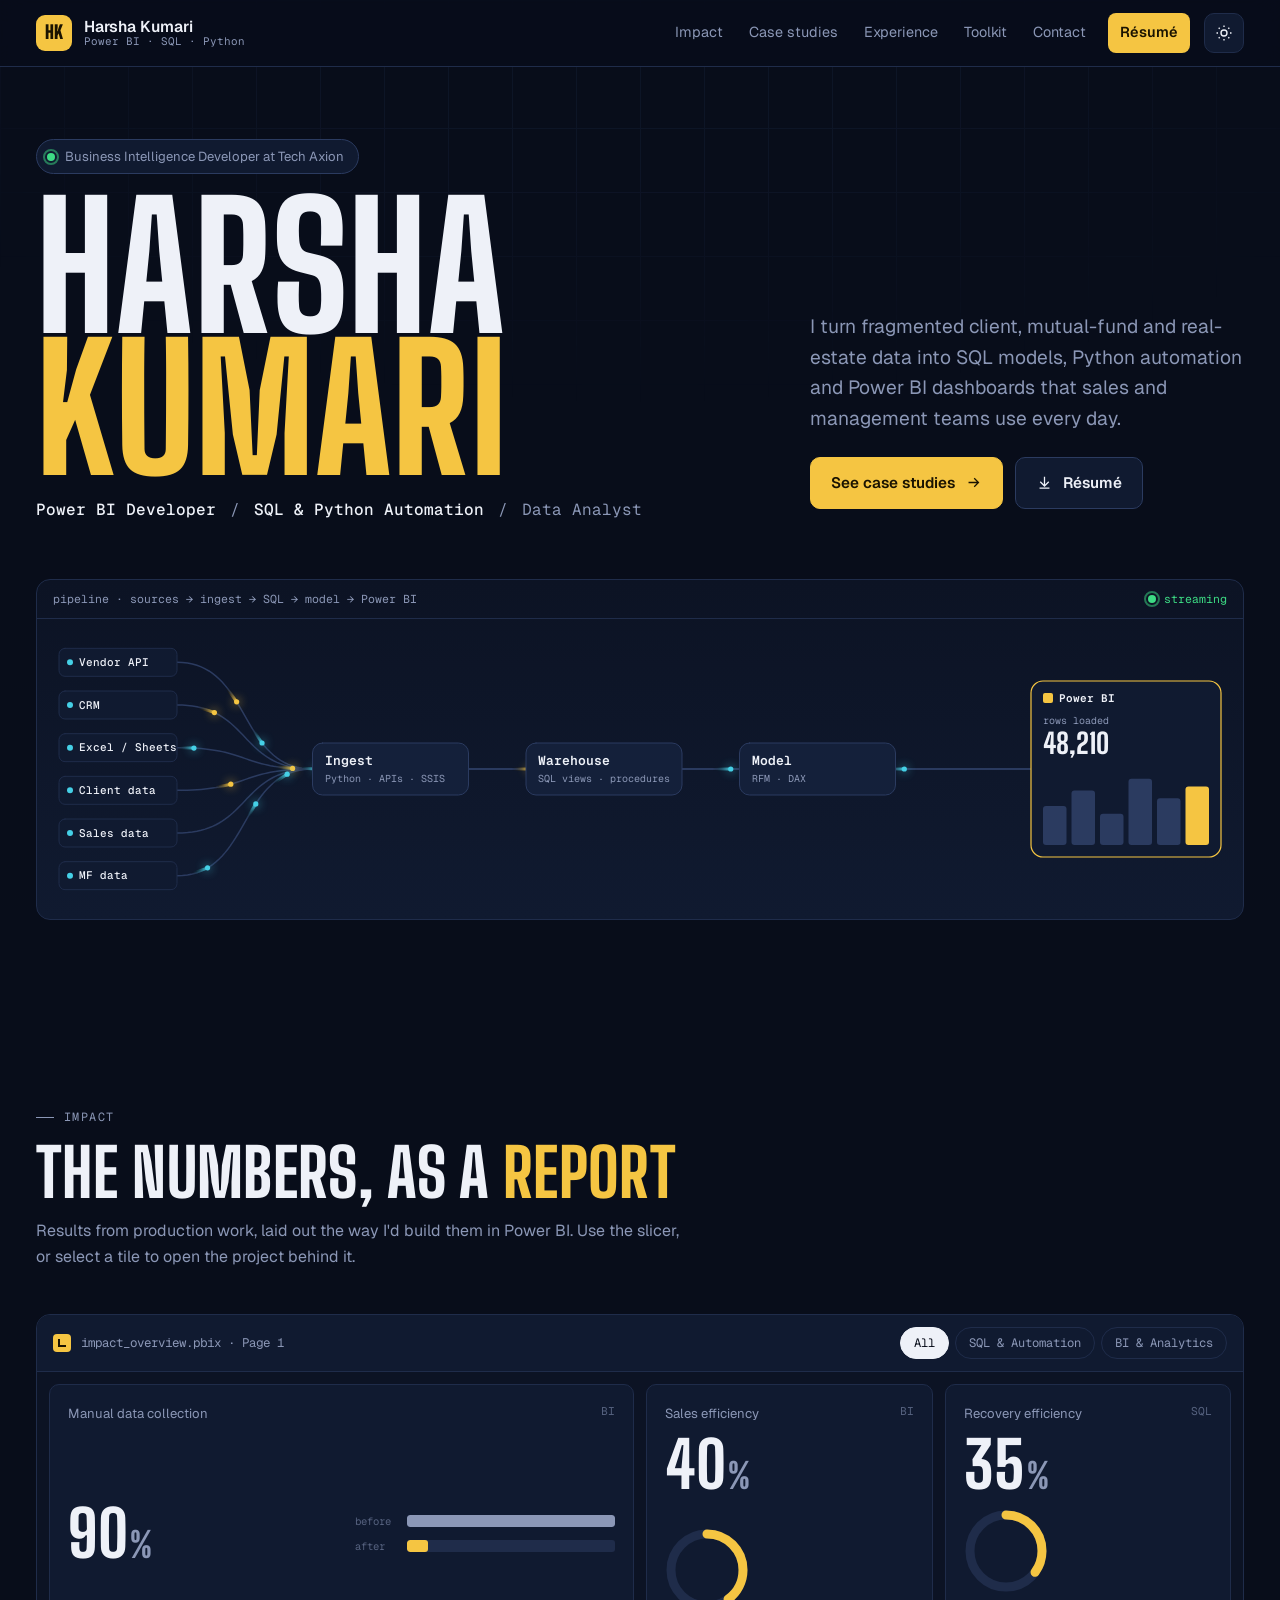
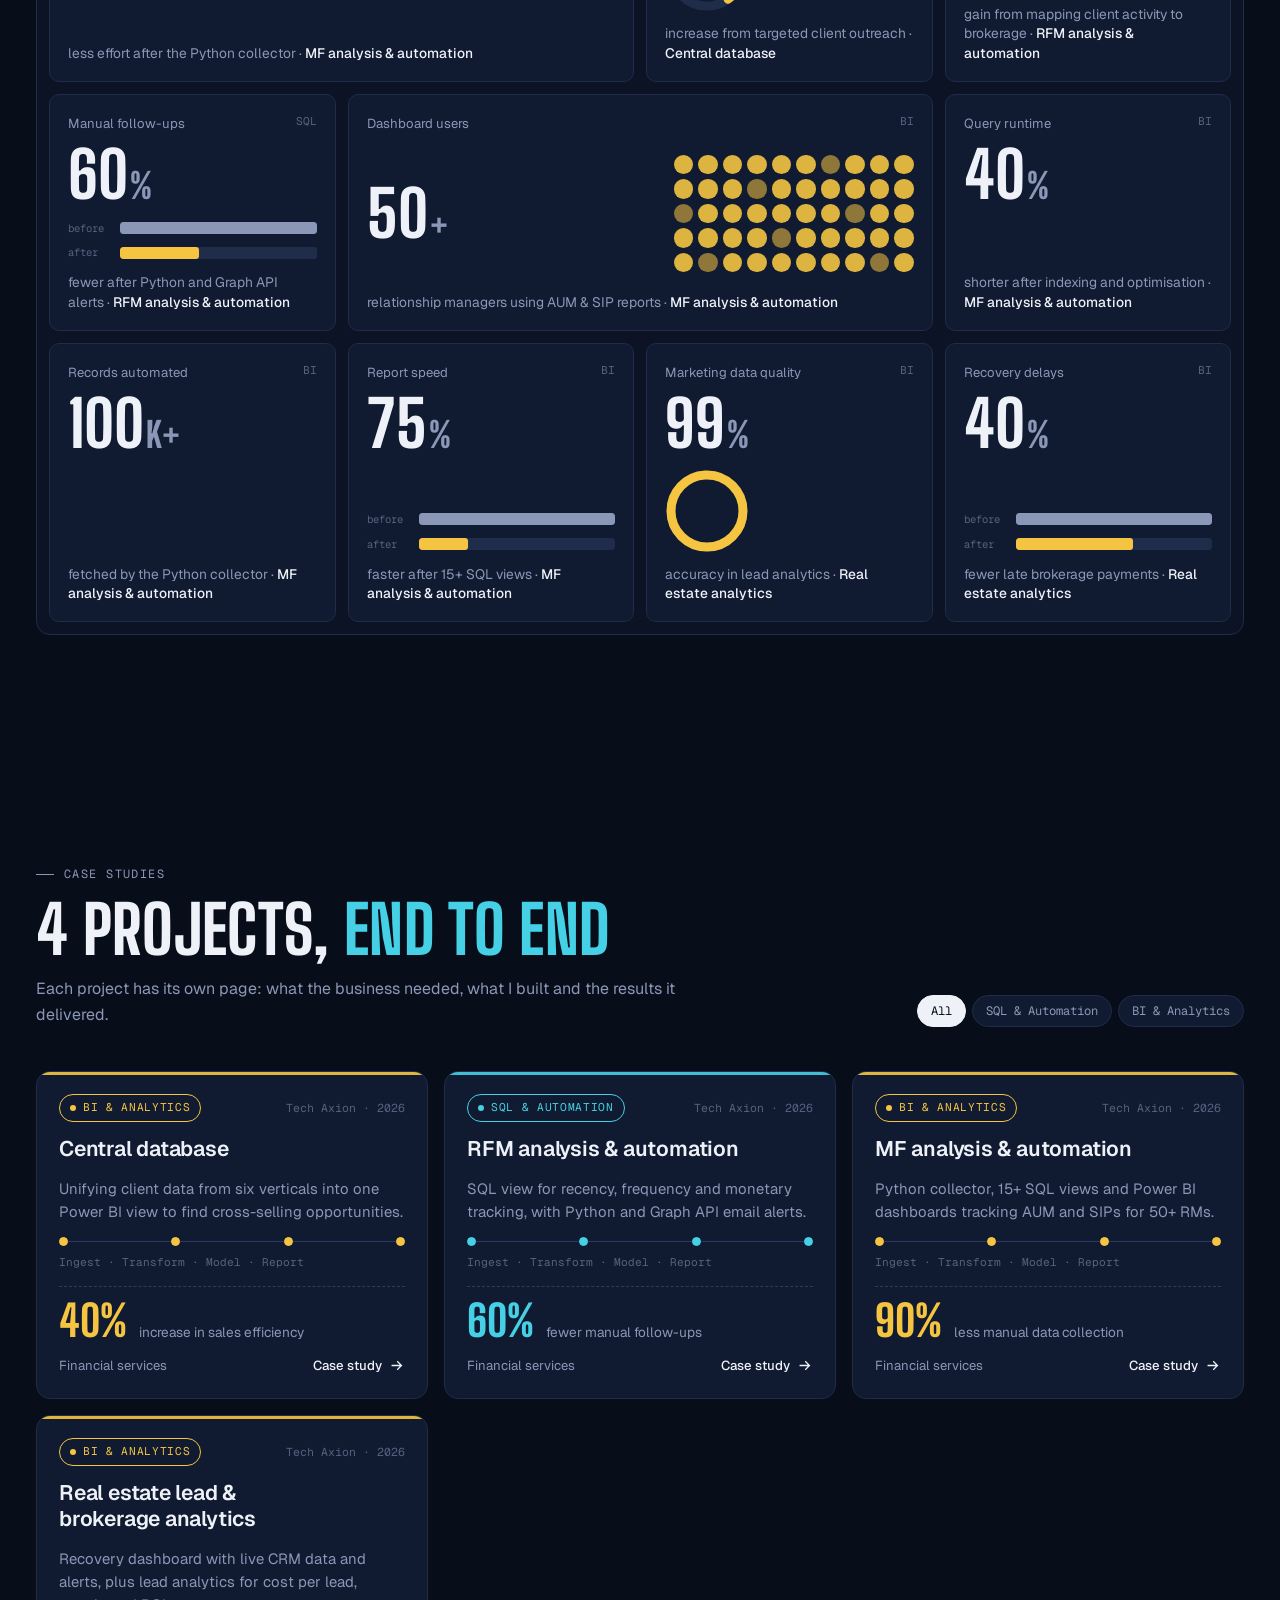
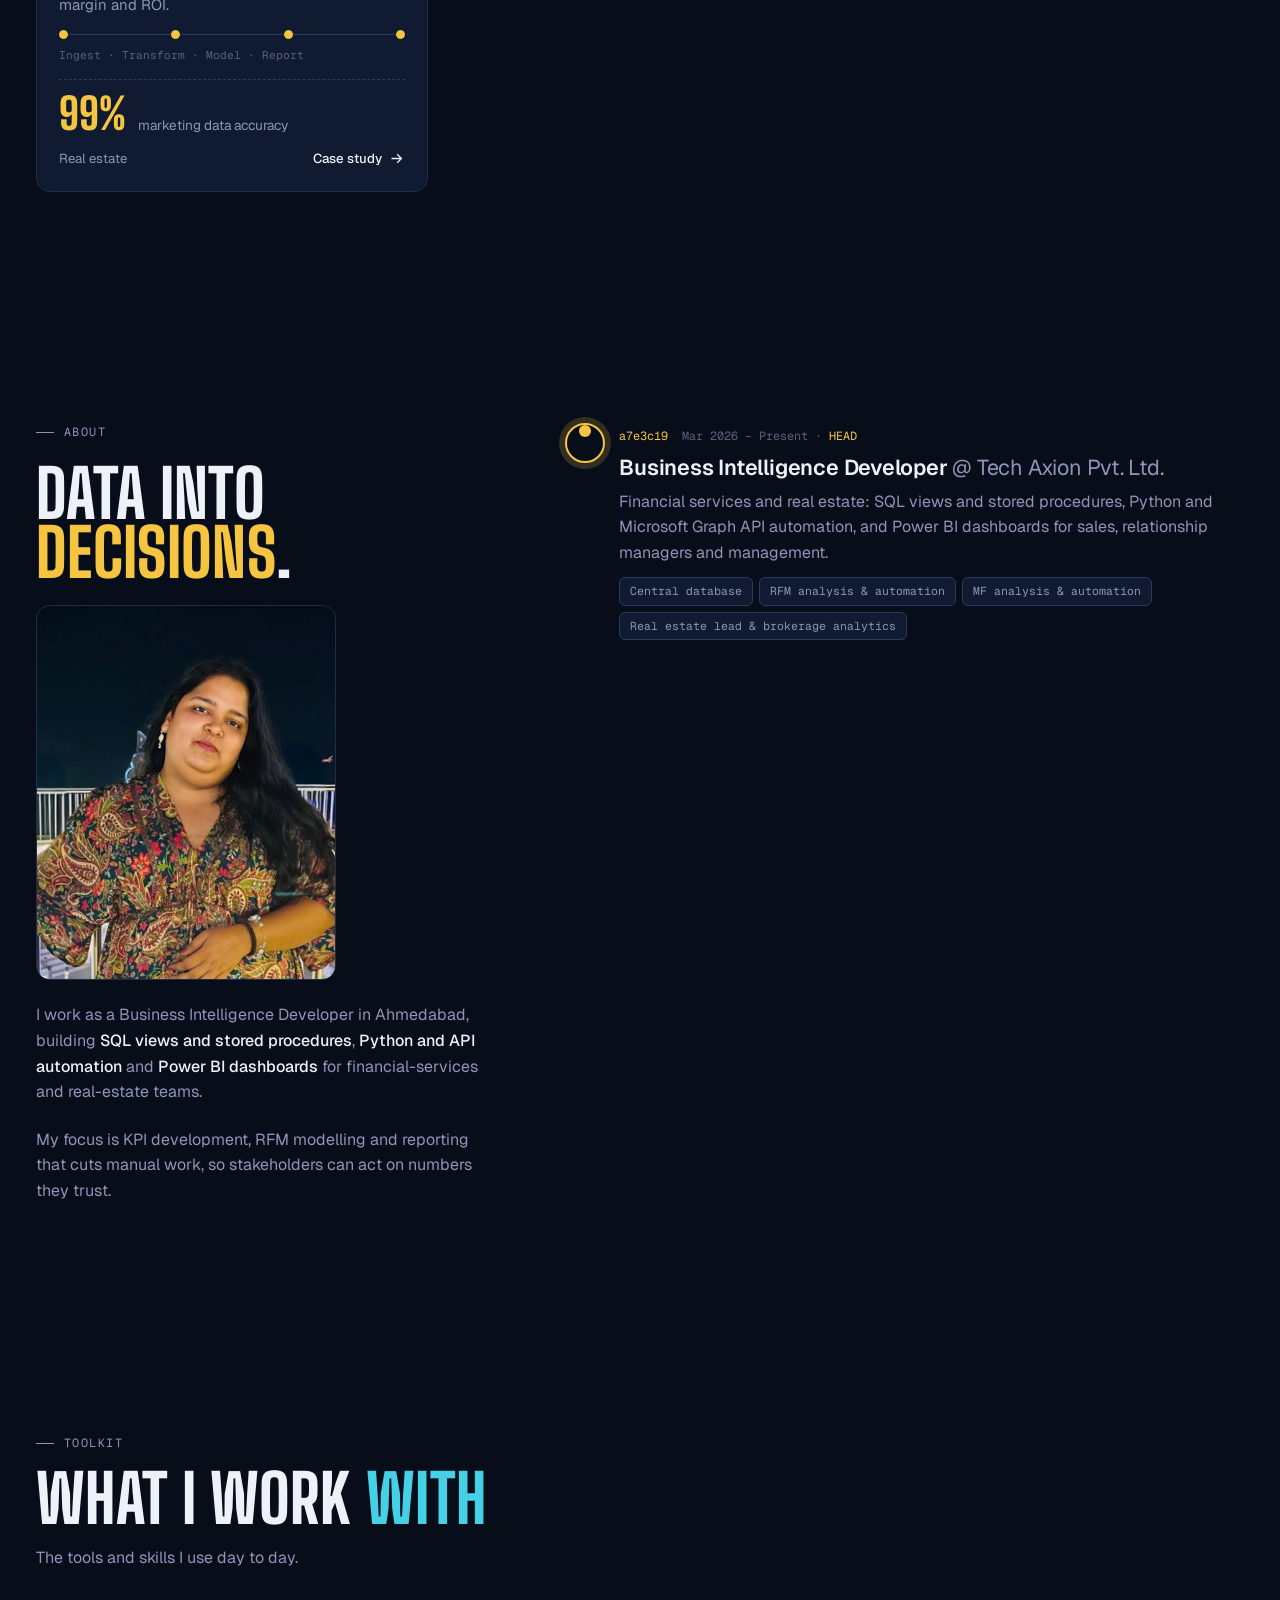
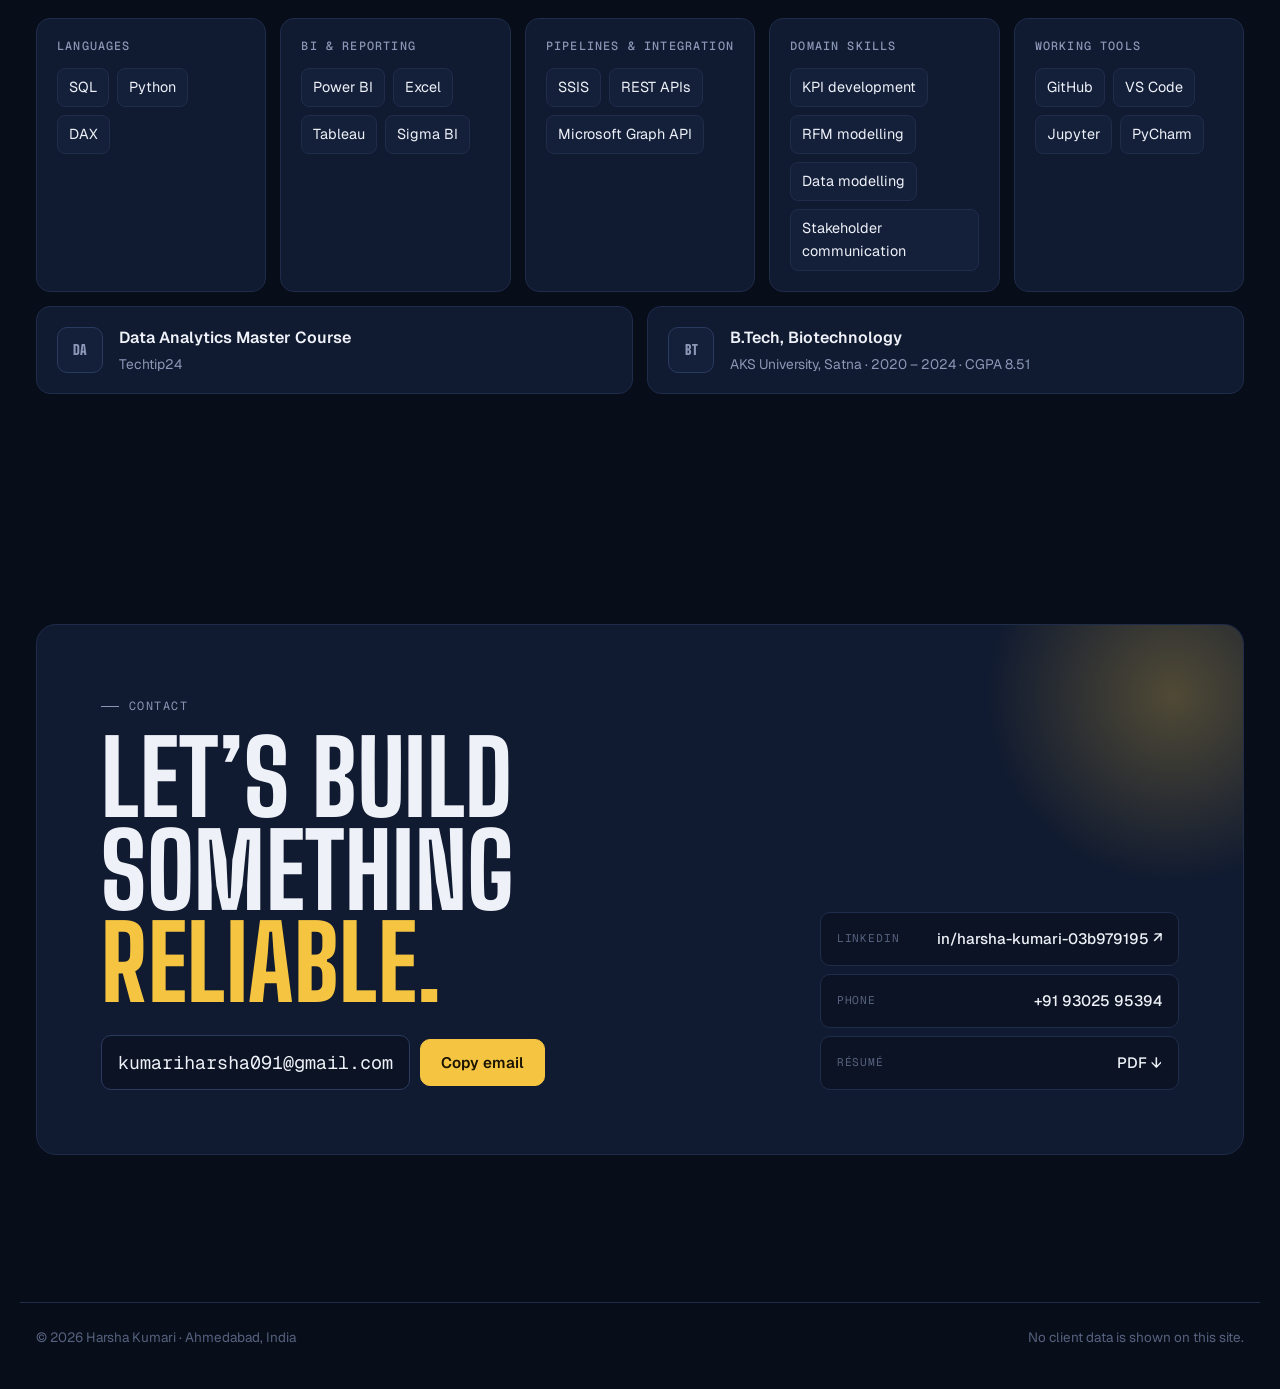
==== index.html @ 02fc5a1c "Add files via upload" ====
<!doctype html><html><head><meta charset=utf8><meta name=viewport content="width=device-width,initial-scale=1,viewport-fit=cover"><style>:root{color-scheme:light;box-sizing:border-box;padding-top:env(safe-area-inset-top,0px);padding-bottom:env(safe-area-inset-bottom,0px)}html{scroll-padding-top:env(safe-area-inset-top,0px)}body{margin:0;padding:0;font:14px -apple-system,BlinkMacSystemFont,sans-serif;background:#fff;color:#000}img{max-width:100%}[hidden]:not([hidden=until-found i]){display:none!important}</style></head><body>
<!doctype html>
<html lang="en">
<head>
<meta charset="utf-8">
<meta name="viewport" content="width=device-width, initial-scale=1, viewport-fit=cover">
<title>Harsha Kumari · Power BI Developer &amp; Data Analyst</title>
<meta name="claude:viewport-fit-sides" content="cover">
<meta name="description" content="Harsha Kumari, Power BI developer and data analyst in Ahmedabad. Case studies on SQL modelling, Python automation and Power BI dashboards.">
<meta name="theme-color" content="#080d1a">
<meta property="og:title" content="Harsha Kumari · Power BI Developer &amp; Data Analyst">
<meta property="og:description" content="Harsha Kumari, Power BI developer and data analyst in Ahmedabad. Case studies on SQL modelling, Python automation and Power BI dashboards.">
<meta property="og:type" content="website">
<link rel="icon" href="data:image/svg+xml,%3Csvg xmlns='http://www.w3.org/2000/svg' viewBox='0 0 32 32'%3E%3Crect width='32' height='32' rx='8' fill='%23f5c542'/%3E%3Crect x='7' y='16' width='4' height='9' rx='1' fill='%23080d1a'/%3E%3Crect x='14' y='11' width='4' height='14' rx='1' fill='%23080d1a'/%3E%3Crect x='21' y='7' width='4' height='18' rx='1' fill='%23080d1a'/%3E%3C/svg%3E">
<script>try{var t=localStorage.getItem("hk-theme");if(t)document.documentElement.setAttribute("data-theme",t)}catch(e){}</script>
<link rel="preconnect" href="https://fonts.googleapis.com">
<link rel="preconnect" href="https://fonts.gstatic.com" crossorigin>
<link rel="stylesheet" href="https://fonts.googleapis.com/css2?family=Big+Shoulders+Display:wght@700;800;900&family=Geist:wght@400;500;600;700&family=Geist+Mono:wght@400;500&display=swap">
<link rel="stylesheet" href="assets/css/site.css">
</head>
<body>
<a class="skip" href="#main">Skip to content</a>
<header class="site-header">
  <div class="wrap">
    <a class="brand" href="index.html" aria-label="Harsha Kumari, home">
      <span class="logo">HK</span>
      <span class="brand-txt"><b>Harsha Kumari</b><span>Power BI · SQL · Python</span></span>
    </a>
    <nav class="nav" id="nav" aria-label="Main">
      <a href="#impact">Impact</a>
      <a href="#work">Case studies</a>
      <a href="#about">Experience</a>
      <a href="#stack">Toolkit</a>
      <a href="#contact">Contact</a>
      <a class="cta" href="assets/docs/Harsha_Kumari_Resume.pdf" target="_blank" rel="noopener">Résumé</a>
    </nav>
    <button class="icon-btn" id="theme-btn" type="button" aria-label="Switch between dark and light theme"><svg viewBox="0 0 24 24" fill="none" stroke="currentColor" stroke-width="1.8" aria-hidden="true"><circle cx="12" cy="12" r="4"/><path d="M12 2v2M12 20v2M4.9 4.9l1.4 1.4M17.7 17.7l1.4 1.4M2 12h2M20 12h2M4.9 19.1l1.4-1.4M17.7 6.3l1.4-1.4"/></svg></button>
    <button class="icon-btn menu-btn" id="menu-btn" type="button" aria-label="Open menu" aria-expanded="false" aria-controls="nav"><svg viewBox="0 0 24 24" fill="none" stroke="currentColor" stroke-width="1.8" aria-hidden="true"><path d="M4 7h16M4 12h16M4 17h16"/></svg></button>
  </div>
</header>

<main id="main">
<section class="hero">
  <div class="wrap">
    <div class="hero-top">
      <div>
        <span class="status"><i class="pulse" aria-hidden="true"></i>Business Intelligence Developer at Tech Axion</span>
        <h1 class="display hero-name">Harsha<br><span class="gold">Kumari</span></h1>
        <div class="hero-role"><b>Power BI Developer</b><span>/</span><b>SQL &amp; Python Automation</b><span>/</span><span>Data Analyst</span></div>
      </div>
      <div class="hero-side">
        <p class="lede">I turn fragmented client, mutual-fund and real-estate data into SQL models, Python automation and Power BI dashboards that sales and management teams use every day.</p>
        <div class="btns">
          <a class="btn primary" href="#work">See case studies <svg viewBox="0 0 24 24" width="17" height="17" fill="none" stroke="currentColor" stroke-width="1.8" aria-hidden="true"><path d="M5 12h14M13 6l6 6-6 6"/></svg></a>
          <a class="btn" href="assets/docs/Harsha_Kumari_Resume.pdf" target="_blank" rel="noopener"><svg viewBox="0 0 24 24" fill="none" stroke="currentColor" stroke-width="1.8" aria-hidden="true"><path d="M12 4v12M6 11l6 6 6-6M5 20h14"/></svg> Résumé</a>
        </div>
      </div>
    </div>
    <div class="pipe">
      <div class="pipe-bar"><span>pipeline · sources → ingest → SQL → model → Power BI</span><span class="live"><i class="pulse" aria-hidden="true"></i>streaming</span></div>
      <canvas id="pipeline" role="img" aria-label="Animation of data flowing from vendor APIs, CRM, Excel and client data through Python ingestion, SQL views and a data model into a Power BI report"></canvas>
    </div>
  </div>
</section>

<section id="impact">
  <div class="wrap">
    <div class="sec-row">
      <div class="sec-head"><span class="eyebrow">Impact</span><h2>The numbers, as a <span class="gold">report</span></h2>
        <p>Results from production work, laid out the way I'd build them in Power BI. Use the slicer, or select a tile to open the project behind it.</p></div>
    </div>
    <div class="report" data-animate>
      <div class="report-bar"><span class="report-file"><i aria-hidden="true"></i>impact_overview.pbix · Page 1</span><div class="slicers" id="slicers" role="group" aria-label="Filter tiles by track"><button class="chip" type="button" data-filter="all" aria-pressed="true">All</button><button class="chip" type="button" data-filter="SQL &amp; Automation" aria-pressed="false">SQL &amp; Automation</button><button class="chip" type="button" data-filter="BI &amp; Analytics" aria-pressed="false">BI &amp; Analytics</button></div></div>
      <div class="tiles"><a class="tile wide" href="projects/mf-analysis.html" data-track="BI &amp; Analytics">
  <div class="tile-title"><span>Manual data collection</span><span>BI</span></div>
  <div class="tile-body"><span class="num"><span data-count="90">90</span><small>%</small></span><div class="ba" aria-hidden="true"><div class="ba-row"><span>before</span><div><i style="width:100%"></i></div></div><div class="ba-row after"><span>after</span><div><i style="width:10%"></i></div></div></div></div>
  <div class="tile-foot">less effort after the Python collector · <b>MF analysis &amp; automation</b></div>
</a><a class="tile" href="projects/central-database.html" data-track="BI &amp; Analytics">
  <div class="tile-title"><span>Sales efficiency</span><span>BI</span></div>
  <div class="tile-body"><span class="num"><span data-count="40">40</span><small>%</small></span><svg class="ring" viewBox="0 0 84 84" aria-hidden="true"><circle class="bg" cx="42" cy="42" r="36"/><circle class="fg" cx="42" cy="42" r="36" stroke-dasharray="226.19" style="stroke-dashoffset:135.71"/></svg></div>
  <div class="tile-foot">increase from targeted client outreach · <b>Central database</b></div>
</a><a class="tile" href="projects/rfm-analysis.html" data-track="SQL &amp; Automation">
  <div class="tile-title"><span>Recovery efficiency</span><span>SQL</span></div>
  <div class="tile-body"><span class="num"><span data-count="35">35</span><small>%</small></span><svg class="ring" viewBox="0 0 84 84" aria-hidden="true"><circle class="bg" cx="42" cy="42" r="36"/><circle class="fg" cx="42" cy="42" r="36" stroke-dasharray="226.19" style="stroke-dashoffset:147.02"/></svg></div>
  <div class="tile-foot">gain from mapping client activity to brokerage · <b>RFM analysis &amp; automation</b></div>
</a><a class="tile" href="projects/rfm-analysis.html" data-track="SQL &amp; Automation">
  <div class="tile-title"><span>Manual follow-ups</span><span>SQL</span></div>
  <div class="tile-body"><span class="num"><span data-count="60">60</span><small>%</small></span><div class="ba" aria-hidden="true"><div class="ba-row"><span>before</span><div><i style="width:100%"></i></div></div><div class="ba-row after"><span>after</span><div><i style="width:40%"></i></div></div></div></div>
  <div class="tile-foot">fewer after Python and Graph API alerts · <b>RFM analysis &amp; automation</b></div>
</a><a class="tile wide" href="projects/mf-analysis.html" data-track="BI &amp; Analytics">
  <div class="tile-title"><span>Dashboard users</span><span>BI</span></div>
  <div class="tile-body"><span class="num"><span data-count="50">50</span><small>+</small></span><div class="dots" aria-hidden="true"><i></i><i></i><i></i><i></i><i></i><i></i><i></i><i></i><i></i><i></i><i></i><i></i><i></i><i></i><i></i><i></i><i></i><i></i><i></i><i></i><i></i><i></i><i></i><i></i><i></i><i></i><i></i><i></i><i></i><i></i><i></i><i></i><i></i><i></i><i></i><i></i><i></i><i></i><i></i><i></i><i></i><i></i><i></i><i></i><i></i><i></i><i></i><i></i><i></i><i></i></div></div>
  <div class="tile-foot">relationship managers using AUM &amp; SIP reports · <b>MF analysis &amp; automation</b></div>
</a><a class="tile" href="projects/mf-analysis.html" data-track="BI &amp; Analytics">
  <div class="tile-title"><span>Query runtime</span><span>BI</span></div>
  <div class="tile-body"><span class="num"><span data-count="40">40</span><small>%</small></span></div>
  <div class="tile-foot">shorter after indexing and optimisation · <b>MF analysis &amp; automation</b></div>
</a><a class="tile" href="projects/mf-analysis.html" data-track="BI &amp; Analytics">
  <div class="tile-title"><span>Records automated</span><span>BI</span></div>
  <div class="tile-body"><span class="num"><span data-count="100">100</span><small>K+</small></span></div>
  <div class="tile-foot">fetched by the Python collector · <b>MF analysis &amp; automation</b></div>
</a><a class="tile" href="projects/mf-analysis.html" data-track="BI &amp; Analytics">
  <div class="tile-title"><span>Report speed</span><span>BI</span></div>
  <div class="tile-body"><span class="num"><span data-count="75">75</span><small>%</small></span><div class="ba" aria-hidden="true"><div class="ba-row"><span>before</span><div><i style="width:100%"></i></div></div><div class="ba-row after"><span>after</span><div><i style="width:25%"></i></div></div></div></div>
  <div class="tile-foot">faster after 15+ SQL views · <b>MF analysis &amp; automation</b></div>
</a><a class="tile" href="projects/real-estate-analytics.html" data-track="BI &amp; Analytics">
  <div class="tile-title"><span>Marketing data quality</span><span>BI</span></div>
  <div class="tile-body"><span class="num"><span data-count="99">99</span><small>%</small></span><svg class="ring" viewBox="0 0 84 84" aria-hidden="true"><circle class="bg" cx="42" cy="42" r="36"/><circle class="fg" cx="42" cy="42" r="36" stroke-dasharray="226.19" style="stroke-dashoffset:2.26"/></svg></div>
  <div class="tile-foot">accuracy in lead analytics · <b>Real estate analytics</b></div>
</a><a class="tile" href="projects/real-estate-analytics.html" data-track="BI &amp; Analytics">
  <div class="tile-title"><span>Recovery delays</span><span>BI</span></div>
  <div class="tile-body"><span class="num"><span data-count="40">40</span><small>%</small></span><div class="ba" aria-hidden="true"><div class="ba-row"><span>before</span><div><i style="width:100%"></i></div></div><div class="ba-row after"><span>after</span><div><i style="width:60%"></i></div></div></div></div>
  <div class="tile-foot">fewer late brokerage payments · <b>Real estate analytics</b></div>
</a></div>
    </div>
  </div>
</section>

<section id="work">
  <div class="wrap">
    <div class="sec-row">
      <div class="sec-head"><span class="eyebrow">Case studies</span><h2>4 projects, <span class="cyan">end to end</span></h2>
        <p>Each project has its own page: what the business needed, what I built and the results it delivered.</p></div>
      <div class="slicers" id="filters" role="group" aria-label="Filter case studies"><button class="chip" type="button" data-filter="all" aria-pressed="true">All</button><button class="chip" type="button" data-filter="SQL &amp; Automation" aria-pressed="false">SQL &amp; Automation</button><button class="chip" type="button" data-filter="BI &amp; Analytics" aria-pressed="false">BI &amp; Analytics</button></div>
    </div>
    <div class="cards"><a class="card bi rise" href="projects/central-database.html" data-track="BI &amp; Analytics">
  <div class="card-top"><span class="tag bi">BI &amp; Analytics</span><span class="when">Tech Axion · 2026</span></div>
  <h3>Central database</h3>
  <p>Unifying client data from six verticals into one Power BI view to find cross-selling opportunities.</p>
  <div><div class="flow" aria-hidden="true"><i class="on" title="Ingest"></i><b></b><i class="on" title="Transform"></i><b></b><i class="on" title="Model"></i><b></b><i class="on" title="Report"></i></div><div class="note mono" style="margin-top:8px;font-size:.7rem">Ingest · Transform · Model · Report</div></div>
  <div class="card-kpi"><span class="num">40%</span><span>increase in sales efficiency</span></div>
  <div class="card-foot"><span>Financial services</span><span class="go">Case study <svg viewBox="0 0 24 24" width="17" height="17" fill="none" stroke="currentColor" stroke-width="1.8" aria-hidden="true"><path d="M5 12h14M13 6l6 6-6 6"/></svg></span></div>
</a><a class="card de rise" href="projects/rfm-analysis.html" data-track="SQL &amp; Automation">
  <div class="card-top"><span class="tag de">SQL &amp; Automation</span><span class="when">Tech Axion · 2026</span></div>
  <h3>RFM analysis &amp; automation</h3>
  <p>SQL view for recency, frequency and monetary tracking, with Python and Graph API email alerts.</p>
  <div><div class="flow" aria-hidden="true"><i class="on" title="Ingest"></i><b></b><i class="on" title="Transform"></i><b></b><i class="on" title="Model"></i><b></b><i class="on" title="Report"></i></div><div class="note mono" style="margin-top:8px;font-size:.7rem">Ingest · Transform · Model · Report</div></div>
  <div class="card-kpi"><span class="num">60%</span><span>fewer manual follow-ups</span></div>
  <div class="card-foot"><span>Financial services</span><span class="go">Case study <svg viewBox="0 0 24 24" width="17" height="17" fill="none" stroke="currentColor" stroke-width="1.8" aria-hidden="true"><path d="M5 12h14M13 6l6 6-6 6"/></svg></span></div>
</a><a class="card bi rise" href="projects/mf-analysis.html" data-track="BI &amp; Analytics">
  <div class="card-top"><span class="tag bi">BI &amp; Analytics</span><span class="when">Tech Axion · 2026</span></div>
  <h3>MF analysis &amp; automation</h3>
  <p>Python collector, 15+ SQL views and Power BI dashboards tracking AUM and SIPs for 50+ RMs.</p>
  <div><div class="flow" aria-hidden="true"><i class="on" title="Ingest"></i><b></b><i class="on" title="Transform"></i><b></b><i class="on" title="Model"></i><b></b><i class="on" title="Report"></i></div><div class="note mono" style="margin-top:8px;font-size:.7rem">Ingest · Transform · Model · Report</div></div>
  <div class="card-kpi"><span class="num">90%</span><span>less manual data collection</span></div>
  <div class="card-foot"><span>Financial services</span><span class="go">Case study <svg viewBox="0 0 24 24" width="17" height="17" fill="none" stroke="currentColor" stroke-width="1.8" aria-hidden="true"><path d="M5 12h14M13 6l6 6-6 6"/></svg></span></div>
</a><a class="card bi rise" href="projects/real-estate-analytics.html" data-track="BI &amp; Analytics">
  <div class="card-top"><span class="tag bi">BI &amp; Analytics</span><span class="when">Tech Axion · 2026</span></div>
  <h3>Real estate lead &amp; brokerage analytics</h3>
  <p>Recovery dashboard with live CRM data and alerts, plus lead analytics for cost per lead, margin and ROI.</p>
  <div><div class="flow" aria-hidden="true"><i class="on" title="Ingest"></i><b></b><i class="on" title="Transform"></i><b></b><i class="on" title="Model"></i><b></b><i class="on" title="Report"></i></div><div class="note mono" style="margin-top:8px;font-size:.7rem">Ingest · Transform · Model · Report</div></div>
  <div class="card-kpi"><span class="num">99%</span><span>marketing data accuracy</span></div>
  <div class="card-foot"><span>Real estate</span><span class="go">Case study <svg viewBox="0 0 24 24" width="17" height="17" fill="none" stroke="currentColor" stroke-width="1.8" aria-hidden="true"><path d="M5 12h14M13 6l6 6-6 6"/></svg></span></div>
</a></div>
  </div>
</section>

<section id="about">
  <div class="wrap about">
    <div class="about-intro rise">
      <span class="eyebrow">About</span>
      <h2>Data into <span class="gold">decisions</span>.</h2>
      <div class="portrait"><span>HK</span><img src="assets/img/profile.jpg" alt="Portrait of Harsha Kumari" onerror="this.remove()"></div>
      <p>I work as a Business Intelligence Developer in Ahmedabad, building <b>SQL views and stored procedures</b>, <b>Python and API automation</b> and <b>Power BI dashboards</b> for financial-services and real-estate teams.</p><p>My focus is KPI development, RFM modelling and reporting that cuts manual work, so stakeholders can act on numbers they trust.</p>
    </div>
    <div class="graph" aria-label="Work history"><div class="commit rise">
  <div class="node"></div>
  <div class="commit-body">
    <div class="commit-meta"><span class="hash">a7e3c19</span><span>Mar 2026 – Present · <span class="gold">HEAD</span></span></div>
    <h3>Business Intelligence Developer <span>@ Tech Axion Pvt. Ltd.</span></h3>
    <p>Financial services and real estate: SQL views and stored procedures, Python and Microsoft Graph API automation, and Power BI dashboards for sales, relationship managers and management.</p>
    <div class="refs"><a href="projects/central-database.html">Central database</a><a href="projects/rfm-analysis.html">RFM analysis &amp; automation</a><a href="projects/mf-analysis.html">MF analysis &amp; automation</a><a href="projects/real-estate-analytics.html">Real estate lead &amp; brokerage analytics</a></div>
  </div>
</div></div>
  </div>
</section>

<section id="stack">
  <div class="wrap">
    <div class="sec-head"><span class="eyebrow">Toolkit</span><h2>What I work <span class="cyan">with</span></h2>
      <p>The tools and skills I use day to day.</p></div>
    <div class="kit"><div class="kit-group rise"><h3>Languages</h3><div class="kit-items"><span>SQL</span><span>Python</span><span>DAX</span></div></div><div class="kit-group rise"><h3>BI &amp; reporting</h3><div class="kit-items"><span>Power BI</span><span>Excel</span><span>Tableau</span><span>Sigma BI</span></div></div><div class="kit-group rise"><h3>Pipelines &amp; integration</h3><div class="kit-items"><span>SSIS</span><span>REST APIs</span><span>Microsoft Graph API</span></div></div><div class="kit-group rise"><h3>Domain skills</h3><div class="kit-items"><span>KPI development</span><span>RFM modelling</span><span>Data modelling</span><span>Stakeholder communication</span></div></div><div class="kit-group rise"><h3>Working tools</h3><div class="kit-items"><span>GitHub</span><span>VS Code</span><span>Jupyter</span><span>PyCharm</span></div></div></div>
    <div class="creds"><div class="cred"><span class="cred-ico">DA</span><div><b>Data Analytics Master Course</b><span>Techtip24</span></div></div><div class="cred"><span class="cred-ico">BT</span><div><b>B.Tech, Biotechnology</b><span>AKS University, Satna · 2020 – 2024 · CGPA 8.51</span></div></div></div>
  </div>
</section>

<section id="contact">
  <div class="wrap">
    <div class="contact rise">
      <div>
        <span class="eyebrow">Contact</span>
        <p class="display" style="margin-top:16px">Let’s build something <em>reliable.</em></p>
        <div class="email-row">
          <a href="mailto:kumariharsha091@gmail.com">kumariharsha091@gmail.com</a>
          <button class="btn primary" id="copy-email" type="button" data-copy="kumariharsha091@gmail.com">Copy email</button>
        </div>
      </div>
      <div class="links">
        <a href="https://www.linkedin.com/in/harsha-kumari-03b979195" target="_blank" rel="noopener"><span>LinkedIn</span><b>in/harsha-kumari-03b979195 ↗</b></a>
        <div><span>Phone</span><b>+91 93025 95394</b></div>
        <a href="assets/docs/Harsha_Kumari_Resume.pdf" target="_blank" rel="noopener"><span>Résumé</span><b>PDF ↓</b></a>
      </div>
    </div>
  </div>
</section>
</main>
<footer>
  <div class="wrap">
    <span>© <span id="year">2026</span> Harsha Kumari · Ahmedabad, India</span>
    <span>No client data is shown on this site.</span>
  </div>
</footer>
<script src="assets/js/site.js"></script>
</body>
</html>

</body></html>
---- assets/css/site.css ----
/* Layout concept: a data control room at night. Midnight panels, gold for BI and reporting, cyan for
   engineering and pipelines. Scoreboard-style condensed numerals for every figure; mono for anything that is data.
   Dark is the default look; a light "paper report" theme is one click away. */
:root {
  --bg: #080d1a;
  --bg-2: #0c1324;
  --panel: #101a30;
  --panel-2: #14203a;
  --line: #1f2c4a;
  --line-2: #2b3b60;
  --ink: #eef1f8;
  --muted: #8b97b6;
  --faint: #56627f;
  --gold: #f5c542;
  --gold-ink: #1a1300;
  --cyan: #45d0e6;
  --rose: #ff7d6b;
  --code-bg: #060a14;
  --code-fg: #d6deef;
  --code-k: #45d0e6;
  --code-s: #f5c542;
  --code-c: #5d6a89;
  --code-n: #ff9d8a;
  --code-f: #b3a4ff;
  --glow: 0 0 0 1px rgba(245,197,66,.35), 0 18px 50px -20px rgba(245,197,66,.35);
  color-scheme: dark;

  --f-display: "Big Shoulders Display", "Arial Narrow", Impact, sans-serif;
  --f-body: "Geist", "Segoe UI", system-ui, -apple-system, sans-serif;
  --f-mono: "Geist Mono", ui-monospace, "SFMono-Regular", Menlo, Consolas, monospace;

  --wrap: 1240px;
  --r: 14px;
  --r-sm: 8px;
  --gut: max(16px, env(safe-area-inset-left, 0px));
  --gut-r: max(16px, env(safe-area-inset-right, 0px));
}
:root[data-theme="light"] {
  --bg: #f2f4f9;
  --bg-2: #e9edf5;
  --panel: #ffffff;
  --panel-2: #f6f8fc;
  --line: #dde3ee;
  --line-2: #c7d0e1;
  --ink: #0c1426;
  --muted: #56617c;
  --faint: #8c96ad;
  --gold: #c68a00;
  --gold-ink: #ffffff;
  --cyan: #0a8aa3;
  --rose: #d9482f;
  --code-bg: #0c1426;
  --glow: 0 0 0 1px rgba(198,138,0,.35), 0 18px 40px -22px rgba(198,138,0,.4);
  color-scheme: light;
}

*, *::before, *::after { box-sizing: border-box; }
html { -webkit-text-size-adjust: 100%; scroll-behavior: smooth; scroll-padding-top: 84px; }
body {
  margin: 0; background: var(--bg); color: var(--ink);
  font-family: var(--f-body); font-size: 1rem; line-height: 1.6;
  -webkit-font-smoothing: antialiased; overflow-x: hidden;
}
img { max-width: 100%; display: block; }
a { color: inherit; }
::selection { background: var(--gold); color: var(--gold-ink); }
:focus-visible { outline: 2px solid var(--gold); outline-offset: 3px; border-radius: 4px; }
.wrap { max-width: var(--wrap); margin-inline: auto; padding-left: var(--gut); padding-right: var(--gut-r); }
.mono { font-family: var(--f-mono); }
.sr { position: absolute; width: 1px; height: 1px; overflow: hidden; clip: rect(0 0 0 0); white-space: nowrap; }
.skip { position: absolute; left: -999px; top: 8px; background: var(--gold); color: var(--gold-ink); padding: 8px 12px; z-index: 50; border-radius: 6px; }
.skip:focus { left: 12px; }

/* faint measuring grid behind everything */
body::after {
  content: ""; position: fixed; inset: 0; z-index: -1; pointer-events: none;
  background-image:
    linear-gradient(var(--line) 1px, transparent 1px),
    linear-gradient(90deg, var(--line) 1px, transparent 1px);
  background-size: 64px 64px; opacity: .28;
  mask-image: radial-gradient(ellipse 90% 60% at 50% 0%, #000 30%, transparent 75%);
  -webkit-mask-image: radial-gradient(ellipse 90% 60% at 50% 0%, #000 30%, transparent 75%);
}

/* ---------- type ---------- */
h1, h2, h3, .display { margin: 0; text-wrap: balance; }
.display, h1, h2 {
  font-family: var(--f-display); font-weight: 800; text-transform: uppercase; letter-spacing: 0.005em; line-height: 0.9;
}
h2 { font-size: clamp(2.4rem, 5.2vw, 4.2rem); }
h3 { font-family: var(--f-body); font-size: 1.2rem; font-weight: 600; line-height: 1.25; letter-spacing: -0.01em; }
p { margin: 0; }
.lede { font-size: clamp(1.05rem, 1.6vw, 1.2rem); color: var(--muted); max-width: 58ch; line-height: 1.6; }
.eyebrow {
  font-family: var(--f-mono); font-size: 0.74rem; letter-spacing: 0.12em; text-transform: uppercase; color: var(--muted);
  display: inline-flex; align-items: center; gap: 10px;
}
.eyebrow::before { content: ""; width: 18px; height: 1px; background: currentColor; }
.gold { color: var(--gold); }
.cyan { color: var(--cyan); }
.num { font-family: var(--f-display); font-weight: 800; font-variant-numeric: tabular-nums; line-height: .9; }

/* ---------- header ---------- */
body::before { content: ""; position: fixed; inset: 0 0 auto; height: env(safe-area-inset-top, 0px); z-index: 30; background: var(--bg); }
.site-header {
  position: sticky; top: env(safe-area-inset-top, 0px); z-index: 20;
  background: color-mix(in srgb, var(--bg) 82%, transparent);
  backdrop-filter: blur(12px) saturate(1.3); -webkit-backdrop-filter: blur(12px) saturate(1.3);
  border-bottom: 1px solid var(--line);
}
.site-header .wrap { display: flex; align-items: center; gap: 14px; min-height: 66px; }
.brand { display: flex; align-items: center; gap: 12px; text-decoration: none; margin-right: auto; }
.logo {
  width: 36px; height: 36px; border-radius: 9px; background: var(--gold); color: var(--gold-ink);
  display: grid; place-items: center; font-family: var(--f-display); font-weight: 900; font-size: 1.15rem; letter-spacing: .02em;
}
.brand-txt { display: grid; line-height: 1.1; }
.brand-txt b { font-weight: 600; font-size: 0.98rem; }
.brand-txt span { font-family: var(--f-mono); font-size: 0.68rem; color: var(--muted); }
.nav { display: flex; gap: 2px; align-items: center; }
.nav a { text-decoration: none; font-size: 0.9rem; padding: 8px 12px; border-radius: 8px; color: var(--muted); }
.nav a:hover { color: var(--ink); background: var(--panel); }
.nav a.cta { color: var(--gold-ink); background: var(--gold); font-weight: 600; margin-left: 8px; }
.nav a.cta:hover { filter: brightness(1.08); }
.icon-btn {
  display: inline-grid; place-items: center; width: 40px; height: 40px; border-radius: 10px; flex: none;
  border: 1px solid var(--line); background: var(--panel); color: var(--ink); cursor: pointer;
}
.icon-btn:hover { border-color: var(--line-2); }
.icon-btn svg { width: 18px; height: 18px; }
.menu-btn { display: none; }
@media (max-width: 860px) {
  .menu-btn { display: inline-grid; }
  .brand-txt span { display: none; }
  .nav {
    position: absolute; left: 0; right: 0; top: 100%; flex-direction: column; align-items: stretch;
    background: var(--bg); border-bottom: 1px solid var(--line);
    padding: 10px var(--gut-r) 18px var(--gut); display: none;
  }
  .nav.open { display: flex; }
  .nav a { padding: 13px 10px; font-size: 1.02rem; }
  .nav a.cta { margin: 10px 0 0; text-align: center; }
}

/* ---------- buttons, chips ---------- */
.btns { display: flex; flex-wrap: wrap; gap: 12px; }
.btn {
  display: inline-flex; align-items: center; gap: 10px; padding: 13px 20px; border-radius: 10px;
  font-weight: 600; font-size: 0.95rem; text-decoration: none; cursor: pointer; font-family: inherit;
  border: 1px solid var(--line-2); background: var(--panel); color: var(--ink); transition: transform .15s, border-color .15s, filter .15s;
}
.btn:hover { transform: translateY(-1px); border-color: var(--ink); }
.btn.primary { background: var(--gold); color: var(--gold-ink); border-color: var(--gold); }
.btn.primary:hover { filter: brightness(1.08); }
.btn svg { width: 17px; height: 17px; }
.chip {
  font-family: var(--f-mono); font-size: 0.76rem; padding: 7px 13px; border-radius: 999px;
  border: 1px solid var(--line); background: var(--panel); color: var(--muted); cursor: pointer;
}
.chip:hover { color: var(--ink); border-color: var(--line-2); }
.chip[aria-pressed="true"] { background: var(--ink); color: var(--bg); border-color: var(--ink); }
.tag {
  display: inline-flex; align-items: center; gap: 7px; font-family: var(--f-mono); font-size: 0.7rem; letter-spacing: .06em;
  text-transform: uppercase; padding: 4px 10px; border-radius: 999px; border: 1px solid currentColor; white-space: nowrap;
}
.tag::before { content: ""; width: 6px; height: 6px; border-radius: 50%; background: currentColor; }
.tag.de { color: var(--cyan); }
.tag.bi { color: var(--gold); }

/* ---------- sections ---------- */
section { padding-block: clamp(64px, 9vw, 120px); position: relative; }
.sec-head { display: grid; gap: 16px; margin-bottom: clamp(32px, 4vw, 48px); max-width: 820px; }
.sec-head p { color: var(--muted); max-width: 60ch; }
.sec-row { display: flex; justify-content: space-between; align-items: end; gap: 24px; flex-wrap: wrap; margin-bottom: clamp(28px, 4vw, 44px); }
.sec-row .sec-head { margin-bottom: 0; }

/* ---------- hero ---------- */
.hero { padding-block: clamp(36px, 6vw, 72px) clamp(40px, 6vw, 72px); }
.status {
  display: inline-flex; align-items: center; gap: 10px; padding: 6px 14px 6px 10px; border-radius: 999px;
  border: 1px solid var(--line-2); background: var(--panel); font-size: 0.82rem; color: var(--muted);
}
.pulse { width: 8px; height: 8px; border-radius: 50%; background: #3ddc84; position: relative; flex: none; }
.pulse::after { content: ""; position: absolute; inset: -4px; border-radius: 50%; border: 2px solid #3ddc84; opacity: .5; animation: ping 2s infinite; }
@keyframes ping { 0% { transform: scale(.6); opacity: .7; } 100% { transform: scale(1.8); opacity: 0; } }
.hero-top { display: grid; grid-template-columns: minmax(0, 1.25fr) minmax(0, 0.75fr); gap: clamp(24px, 4vw, 56px); align-items: end; }
.hero-name { font-size: clamp(4rem, 13.5vw, 11.5rem); line-height: 0.82; margin-top: 22px; }
.hero-name .outline { color: transparent; -webkit-text-stroke: 2px var(--ink); }
.hero-role { margin-top: 18px; font-family: var(--f-mono); font-size: clamp(0.85rem, 1.4vw, 1rem); color: var(--muted); display: flex; flex-wrap: wrap; gap: 6px 14px; }
.hero-role b { color: var(--ink); font-weight: 500; }
.hero-side { display: grid; gap: 22px; padding-bottom: 14px; }
@media (max-width: 900px) { .hero-top { grid-template-columns: 1fr; } .hero-side { padding-bottom: 0; } }

.pipe {
  margin-top: clamp(32px, 5vw, 56px); border: 1px solid var(--line); border-radius: var(--r);
  background: linear-gradient(180deg, var(--bg-2), var(--panel)); overflow: hidden; position: relative;
}
.pipe-bar {
  display: flex; justify-content: space-between; gap: 12px; flex-wrap: wrap; padding: 10px 16px;
  border-bottom: 1px solid var(--line); font-family: var(--f-mono); font-size: 0.72rem; color: var(--muted);
}
.pipe-bar .live { color: #3ddc84; display: inline-flex; align-items: center; gap: 8px; }
.pipe canvas { display: block; width: 100%; height: 300px; }
@media (max-width: 700px) { .pipe canvas { height: 340px; } }

/* ---------- impact report ---------- */
.report { border: 1px solid var(--line); border-radius: var(--r); background: var(--bg-2); overflow: hidden; }
.report-bar {
  display: flex; align-items: center; justify-content: space-between; gap: 12px; flex-wrap: wrap;
  padding: 12px 16px; border-bottom: 1px solid var(--line); background: var(--panel);
}
.report-file { font-family: var(--f-mono); font-size: 0.78rem; color: var(--muted); display: flex; align-items: center; gap: 10px; }
.report-file i { width: 18px; height: 18px; border-radius: 4px; background: var(--gold); display: inline-grid; place-items: center; }
.report-file i::before { content: ""; width: 8px; height: 8px; border-left: 2px solid var(--gold-ink); border-bottom: 2px solid var(--gold-ink); }
.slicers { display: flex; gap: 6px; flex-wrap: wrap; }
.tiles { display: grid; grid-template-columns: repeat(4, minmax(0, 1fr)); gap: 12px; padding: 12px; }
.tile {
  position: relative; display: grid; grid-template-rows: auto 1fr auto; gap: 12px; min-height: 210px;
  padding: 18px; border-radius: 10px; border: 1px solid var(--line); background: var(--panel);
  text-decoration: none; transition: border-color .2s, transform .2s, box-shadow .2s, opacity .3s;
}
.tile:hover { border-color: var(--gold); transform: translateY(-2px); box-shadow: var(--glow); }
.tile.wide { grid-column: span 2; }
.tile[data-dim="true"] { opacity: .18; }
.tile-title { display: flex; justify-content: space-between; gap: 10px; font-size: 0.82rem; color: var(--muted); }
.tile-title span:last-child { font-family: var(--f-mono); font-size: 0.7rem; color: var(--faint); }
.tile-body { display: flex; align-items: center; justify-content: space-between; gap: 16px; min-width: 0; }
.tile .num { font-size: clamp(3rem, 5vw, 4.4rem); }
.tile .num small { font-size: .55em; margin-left: 2px; color: var(--muted); }
.tile-foot { font-size: 0.86rem; color: var(--muted); line-height: 1.4; }
.tile-foot b { color: var(--ink); font-weight: 500; }
.ring { width: 84px; height: 84px; flex: none; }
.ring circle { fill: none; stroke-width: 9; }
.ring .bg { stroke: var(--line); }
.ring .fg { stroke: var(--gold); stroke-linecap: round; transform: rotate(-90deg); transform-origin: 50% 50%; transition: stroke-dashoffset 1.4s cubic-bezier(.2,.7,.2,1); }
.tile[data-track="Data Engineering"] .ring .fg { stroke: var(--cyan); }
.ba { display: grid; gap: 8px; width: min(58%, 260px); flex: none; }
.ba-row { display: grid; grid-template-columns: 44px 1fr; gap: 8px; align-items: center; font-family: var(--f-mono); font-size: 0.66rem; color: var(--faint); }
.ba-row div { height: 12px; border-radius: 3px; background: var(--line); overflow: hidden; }
.ba-row i { display: block; height: 100%; border-radius: 3px; background: var(--muted); transition: width 1.2s cubic-bezier(.2,.7,.2,1); }
.ba-row.after i { background: var(--gold); }
.tile[data-track="Data Engineering"] .ba-row.after i { background: var(--cyan); }
.tile:not(.wide) .ba { width: 100%; }
.tile:not(.wide) .tile-body { flex-direction: column; align-items: flex-start; }
.dots { display: grid; grid-template-columns: repeat(10, 1fr); gap: 5px; width: min(55%, 240px); flex: none; }
.dots i { aspect-ratio: 1; border-radius: 50%; background: var(--gold); opacity: .9; }
.dots i:nth-child(7n) { opacity: .55; }
@media (max-width: 1000px) { .tiles { grid-template-columns: repeat(2, minmax(0, 1fr)); } }
@media (max-width: 560px) {
  .tiles { grid-template-columns: 1fr; }
  .tile.wide { grid-column: auto; }
  .tile.wide .tile-body { flex-direction: column; align-items: flex-start; }
  .tile.wide .ba, .dots { width: 100%; }
  .tile { min-height: 0; }
}

/* ---------- case study cards ---------- */
.cards { display: grid; grid-template-columns: repeat(3, minmax(0, 1fr)); gap: 16px; }
.card {
  position: relative; display: flex; flex-direction: column; gap: 14px; padding: 22px; border-radius: var(--r);
  border: 1px solid var(--line); background: var(--panel); text-decoration: none; overflow: hidden;
  transition: border-color .2s, transform .2s, box-shadow .2s;
}
.card::before {
  content: ""; position: absolute; inset: 0 0 auto; height: 3px; background: var(--accent-c, var(--gold)); opacity: .9;
}
.card.de { --accent-c: var(--cyan); }
.card.bi { --accent-c: var(--gold); }
.card:hover { transform: translateY(-3px); border-color: var(--accent-c); box-shadow: 0 22px 50px -26px var(--accent-c); }
.card-top { display: flex; justify-content: space-between; gap: 10px; align-items: center; flex-wrap: wrap; }
.card-top .when { font-family: var(--f-mono); font-size: 0.72rem; color: var(--faint); }
.card h3 { font-size: 1.32rem; }
.card p { color: var(--muted); font-size: 0.93rem; line-height: 1.55; }
.card-kpi { display: flex; align-items: baseline; gap: 12px; padding-top: 14px; border-top: 1px dashed var(--line-2); margin-top: auto; }
.card-kpi .num { font-size: 2.7rem; color: var(--accent-c); }
.card-kpi > span:last-child { font-size: 0.85rem; color: var(--muted); line-height: 1.35; }
.flow { display: flex; align-items: center; gap: 0; }
.flow i { width: 9px; height: 9px; border-radius: 50%; border: 1.5px solid var(--accent-c); flex: none; }
.flow i.on { background: var(--accent-c); }
.flow b { flex: 1; height: 1.5px; background: var(--line-2); position: relative; overflow: hidden; }
.card:hover .flow b::after {
  content: ""; position: absolute; top: -1px; left: -30%; width: 30%; height: 3.5px; background: var(--accent-c); border-radius: 2px;
  animation: packet 1s linear infinite;
}
@keyframes packet { to { left: 100%; } }
.card-foot { display: flex; justify-content: space-between; align-items: center; gap: 10px; font-size: 0.82rem; color: var(--muted); }
.card-foot .go { display: inline-flex; align-items: center; gap: 6px; color: var(--ink); font-weight: 500; }
.card-foot .go svg { transition: transform .2s; }
.card:hover .card-foot .go svg { transform: translateX(4px); }
.card[hidden] { display: none; }
@media (max-width: 1000px) { .cards { grid-template-columns: repeat(2, minmax(0, 1fr)); } }
@media (max-width: 640px) { .cards { grid-template-columns: 1fr; } }

/* ---------- about + git-graph experience ---------- */
.about { display: grid; grid-template-columns: minmax(0, 0.8fr) minmax(0, 1.2fr); gap: clamp(32px, 6vw, 80px); }
.about-intro { display: grid; gap: 22px; align-content: start; }
.portrait {
  position: relative; width: 100%; max-width: 300px; aspect-ratio: 4 / 5; border-radius: var(--r); overflow: hidden;
  background: linear-gradient(160deg, var(--panel-2), var(--panel)); border: 1px solid var(--line);
  display: grid; place-items: center;
}
.portrait span { font-family: var(--f-display); font-weight: 900; font-size: 6rem; color: var(--line-2); }
.portrait img { position: absolute; inset: 0; width: 100%; height: 100%; object-fit: cover; }
.about-intro p { color: var(--muted); }
.about-intro p b { color: var(--ink); font-weight: 500; }
.graph { position: relative; display: grid; gap: 0; }
.commit { position: relative; display: grid; grid-template-columns: 40px minmax(0, 1fr); gap: 14px; padding-bottom: 36px; }
.commit:last-child { padding-bottom: 0; }
.commit::before { content: ""; position: absolute; left: 19px; top: 30px; bottom: 0; width: 2px; background: var(--line-2); }
.commit:last-child::before { display: none; }
.commit .node {
  width: 40px; height: 40px; border-radius: 50%; border: 2px solid var(--gold); background: var(--bg);
  display: grid; place-items: center; position: relative; z-index: 1;
}
.commit .node::after { content: ""; width: 12px; height: 12px; border-radius: 50%; background: var(--gold); }
.commit:first-child .node { box-shadow: 0 0 0 6px color-mix(in srgb, var(--gold) 18%, transparent); }
.commit-body { display: grid; gap: 8px; padding-top: 4px; min-width: 0; }
.commit-meta { font-family: var(--f-mono); font-size: 0.74rem; color: var(--faint); display: flex; flex-wrap: wrap; gap: 4px 14px; }
.commit-meta .hash { color: var(--gold); }
.commit h3 { font-size: 1.35rem; }
.commit h3 span { color: var(--muted); font-weight: 400; }
.commit p { color: var(--muted); max-width: 64ch; }
.refs { display: flex; flex-wrap: wrap; gap: 6px; margin-top: 4px; }
.refs a {
  font-family: var(--f-mono); font-size: 0.72rem; text-decoration: none; padding: 4px 10px; border-radius: 6px;
  border: 1px solid var(--line-2); color: var(--muted); background: var(--panel);
}
.refs a:hover { color: var(--ink); border-color: var(--gold); }
@media (max-width: 900px) { .about { grid-template-columns: 1fr; } .portrait { max-width: 200px; } }

/* ---------- toolkit ---------- */
.kit { display: grid; grid-template-columns: repeat(auto-fit, minmax(220px, 1fr)); gap: 14px; }
.kit-group { padding: 20px; border-radius: var(--r); border: 1px solid var(--line); background: var(--panel); display: grid; gap: 14px; align-content: start; }
.kit-group h3 { font-family: var(--f-mono); font-size: 0.74rem; letter-spacing: .1em; text-transform: uppercase; color: var(--muted); font-weight: 500; }
.kit-items { display: flex; flex-wrap: wrap; gap: 8px; }
.kit-items span {
  display: inline-flex; align-items: center; gap: 8px; padding: 7px 11px; border-radius: 8px;
  background: var(--panel-2); border: 1px solid var(--line); font-size: 0.9rem;
}
.kit-items sup { font-family: var(--f-mono); font-size: 0.66rem; color: var(--gold); top: 0; }
.creds { display: grid; grid-template-columns: repeat(auto-fit, minmax(260px, 1fr)); gap: 14px; margin-top: 14px; }
.cred { display: flex; gap: 16px; align-items: center; padding: 18px 20px; border-radius: var(--r); border: 1px solid var(--line); background: var(--panel); }
.cred-ico { width: 46px; height: 46px; border-radius: 10px; flex: none; display: grid; place-items: center; background: var(--panel-2); border: 1px solid var(--line-2); font-family: var(--f-display); font-weight: 900; font-size: 1.1rem; color: var(--gold); }
.cred div { display: grid; gap: 2px; min-width: 0; }
.cred b { font-weight: 600; }
.cred span { color: var(--muted); font-size: 0.86rem; }

/* ---------- contact ---------- */
.contact {
  position: relative; border-radius: calc(var(--r) + 6px); padding: clamp(28px, 5vw, 64px); overflow: hidden;
  background: var(--panel); border: 1px solid var(--line);
  display: grid; grid-template-columns: minmax(0, 1.3fr) minmax(0, 0.7fr); gap: clamp(28px, 4vw, 56px); align-items: end;
}
.contact::before {
  content: ""; position: absolute; right: -120px; top: -120px; width: 380px; height: 380px; border-radius: 50%;
  background: radial-gradient(circle, color-mix(in srgb, var(--gold) 28%, transparent), transparent 70%); pointer-events: none;
}
.contact .display { font-size: clamp(3rem, 8vw, 6.4rem); position: relative; }
.contact .display em { font-style: normal; color: var(--gold); }
.email-row { display: flex; flex-wrap: wrap; gap: 10px; align-items: center; margin-top: 26px; position: relative; }
.email-row a {
  font-family: var(--f-mono); font-size: clamp(0.92rem, 2vw, 1.15rem); color: var(--ink); text-decoration: none;
  padding: 12px 16px; border-radius: 10px; background: var(--bg-2); border: 1px solid var(--line-2); overflow-wrap: anywhere;
}
.links { display: grid; gap: 8px; position: relative; }
.links a, .links div {
  display: flex; justify-content: space-between; align-items: center; gap: 12px; padding: 14px 16px; border-radius: 10px;
  border: 1px solid var(--line); background: var(--bg-2); text-decoration: none; font-size: 0.94rem; min-width: 0;
}
.links a:hover { border-color: var(--gold); }
.links span { font-family: var(--f-mono); font-size: 0.7rem; letter-spacing: .08em; text-transform: uppercase; color: var(--faint); }
.links b { font-weight: 500; overflow-wrap: anywhere; text-align: right; }
@media (max-width: 860px) { .contact { grid-template-columns: 1fr; } }

footer { padding-block: 32px 40px; color: var(--faint); font-size: 0.84rem; }
footer .wrap { display: flex; justify-content: space-between; gap: 16px; flex-wrap: wrap; border-top: 1px solid var(--line); padding-top: 24px; }

/* ================= project pages ================= */
.p-hero { padding-block: clamp(28px, 5vw, 64px) 32px; display: grid; gap: 22px; }
.crumbs { display: flex; gap: 10px; align-items: center; flex-wrap: wrap; font-family: var(--f-mono); font-size: 0.76rem; color: var(--muted); }
.crumbs a { text-decoration: none; display: inline-flex; gap: 6px; align-items: center; }
.crumbs a:hover { color: var(--gold); }
.p-hero h1 { font-size: clamp(3rem, 8.4vw, 7.2rem); max-width: 14ch; }
.p-hero.de h1 .hl { color: var(--cyan); }
.p-hero.bi h1 .hl { color: var(--gold); }
.meta { display: grid; grid-template-columns: repeat(4, minmax(0, 1fr)); border: 1px solid var(--line); border-radius: var(--r); background: var(--panel); overflow: hidden; }
.meta div { padding: 16px 18px; border-right: 1px solid var(--line); min-width: 0; }
.meta div:last-child { border-right: 0; }
.meta dt { font-family: var(--f-mono); font-size: 0.68rem; letter-spacing: .1em; text-transform: uppercase; color: var(--faint); margin-bottom: 4px; }
.meta dd { margin: 0; font-weight: 500; }
@media (max-width: 760px) {
  .meta { grid-template-columns: repeat(2, minmax(0, 1fr)); }
  .meta div:nth-child(2) { border-right: 0; }
  .meta div:nth-child(-n+2) { border-bottom: 1px solid var(--line); }
}
.stack-tags { display: flex; flex-wrap: wrap; gap: 6px; }
.stack-tags span { font-family: var(--f-mono); font-size: 0.74rem; padding: 5px 10px; border: 1px solid var(--line-2); border-radius: 6px; background: var(--panel); color: var(--muted); }

.kpis { display: grid; grid-template-columns: repeat(auto-fit, minmax(180px, 1fr)); gap: 12px; }
.kpi { padding: 20px; border-radius: 10px; border: 1px solid var(--line); background: var(--panel); display: grid; gap: 8px; align-content: start; position: relative; overflow: hidden; }
.kpi::after { content: ""; position: absolute; left: 0; right: 0; bottom: 0; height: 3px; background: var(--accent-c); opacity: .85; }
.de .kpi, .kpis.de .kpi { --accent-c: var(--cyan); }
.kpis.bi .kpi { --accent-c: var(--gold); }
.kpi .num { font-size: clamp(2.6rem, 4vw, 3.4rem); }
.kpi > span:last-child { color: var(--muted); font-size: 0.9rem; line-height: 1.4; }
.num span { font: inherit; color: inherit; }
.num small { font-size: .55em; margin-left: 2px; color: var(--muted); }

.p-sec { padding-block: clamp(48px, 6vw, 80px); }
.p-sec + .p-sec { border-top: 1px solid var(--line); }
.p-grid { display: grid; grid-template-columns: 240px minmax(0, 1fr); gap: 28px; }
.p-grid > .eyebrow { align-self: start; padding-top: 10px; }
.p-grid .body { display: grid; gap: 20px; min-width: 0; }
.p-grid .body > p { font-size: 1.1rem; max-width: 66ch; line-height: 1.7; }
.p-grid h2 { font-size: clamp(2.2rem, 4.4vw, 3.4rem); }
.note { font-size: 0.86rem; color: var(--faint); }
@media (max-width: 860px) { .p-grid { grid-template-columns: 1fr; gap: 14px; } }

/* lineage */
.lineage-panel { margin-top: 28px; border: 1px solid var(--line); border-radius: var(--r); background: var(--bg-2); padding: clamp(16px, 2.4vw, 28px); }
.lineage { display: flex; align-items: stretch; }
.stage { flex: 1 1 0; min-width: 0; display: flex; flex-direction: column; gap: 8px; }
.link { flex: 0 0 34px; position: relative; }
.link::before { content: ""; position: absolute; left: 4px; right: 4px; top: 50px; height: 2px; background: var(--line-2); }
.link::after {
  content: ""; position: absolute; left: 4px; top: 48px; width: 8px; height: 6px; border-radius: 3px; background: var(--accent-c);
  box-shadow: 0 0 10px var(--accent-c); animation: flowx 1.6s linear infinite;
}
.link:nth-of-type(2n)::after { animation-delay: .5s; }
@keyframes flowx { from { left: 4px; } to { left: calc(100% - 12px); } }
.stage-name { font-family: var(--f-mono); font-size: 0.68rem; letter-spacing: .1em; text-transform: uppercase; color: var(--faint); display: flex; gap: 8px; min-height: 18px; }
.stage-name i { font-style: normal; color: var(--accent-c); }
.node {
  text-align: left; width: 100%; padding: 12px; border-radius: 10px; cursor: pointer; min-height: 62px;
  background: var(--panel); border: 1px solid var(--line); color: var(--ink); font: inherit;
  display: grid; gap: 3px; align-content: start; transition: border-color .15s, background .15s, box-shadow .15s;
}
.node b { font-weight: 600; font-size: 0.92rem; line-height: 1.25; }
.node span { font-family: var(--f-mono); font-size: 0.68rem; color: var(--muted); }
.node:hover { border-color: var(--accent-c); }
.node[aria-pressed="true"] { border-color: var(--accent-c); box-shadow: 0 0 0 1px var(--accent-c), 0 10px 30px -14px var(--accent-c); background: var(--panel-2); }
.node-detail {
  margin-top: 22px; padding: 18px 20px; border-radius: 10px; background: var(--panel); border: 1px solid var(--line);
  display: grid; gap: 6px; border-left: 3px solid var(--accent-c);
}
.node-detail .eyebrow::before { display: none; }
.node-detail h3 { font-size: 1.25rem; }
.node-detail p { color: var(--muted); max-width: 80ch; }
@media (max-width: 900px) {
  .lineage { flex-direction: column; }
  .link { flex-basis: 30px; }
  .link::before { left: 20px; right: auto; top: 4px; bottom: 4px; width: 2px; height: auto; }
  .link::after { left: 18px; top: 4px; width: 6px; height: 8px; animation-name: flowy; }
  @keyframes flowy { from { top: 4px; } to { top: calc(100% - 12px); } }
}
.p-wrap.de { --accent-c: var(--cyan); }
.p-wrap.bi { --accent-c: var(--gold); }

/* schema */
.schema { display: grid; grid-template-columns: repeat(auto-fill, minmax(230px, 1fr)); gap: 14px; }
.tbl { border: 1px solid var(--line); border-radius: 10px; background: var(--panel); overflow: hidden; min-width: 0; }
.tbl-head { display: flex; justify-content: space-between; gap: 8px; align-items: center; padding: 11px 13px; background: var(--panel-2); border-bottom: 1px solid var(--line); }
.tbl-head b { font-family: var(--f-mono); font-size: 0.8rem; font-weight: 500; overflow-wrap: anywhere; }
.kind { font-family: var(--f-mono); font-size: 0.62rem; text-transform: uppercase; letter-spacing: .08em; padding: 2px 7px; border-radius: 4px; border: 1px solid var(--line-2); color: var(--muted); white-space: nowrap; }
.kind.fact { background: var(--accent-c); color: var(--bg); border-color: var(--accent-c); }
.kind.dim { color: var(--accent-c); border-color: var(--accent-c); }
.tbl .grain { padding: 9px 13px 0; font-size: 0.78rem; color: var(--faint); }
.tbl ul { list-style: none; margin: 0; padding: 6px 13px 12px; font-family: var(--f-mono); font-size: 0.76rem; }
.tbl li { padding: 5px 0; border-bottom: 1px dashed var(--line); overflow-wrap: anywhere; color: var(--muted); }
.tbl li:last-child { border-bottom: 0; }
.tbl li:first-child { color: var(--ink); }
.tbl li:first-child::after { content: "  PK"; color: var(--accent-c); font-size: 0.62rem; }

/* challenge */
.pf { display: grid; grid-template-columns: repeat(2, minmax(0, 1fr)); gap: 14px; }
.pf > div { padding: 22px; border-radius: var(--r); border: 1px solid var(--line); background: var(--panel); display: grid; gap: 10px; align-content: start; }
.pf > div p { color: var(--muted); }
.pf > div:first-child .eyebrow { color: var(--rose); }
.pf > div:last-child { border-color: var(--accent-c); }
.pf > div:last-child .eyebrow { color: var(--accent-c); }
@media (max-width: 700px) { .pf { grid-template-columns: 1fr; } }

/* code */
.code { border-radius: var(--r); overflow: hidden; background: var(--code-bg); color: var(--code-fg); min-width: 0; border: 1px solid var(--line); }
.code-head { display: flex; justify-content: space-between; align-items: center; gap: 12px; padding: 10px 14px; font-family: var(--f-mono); font-size: 0.74rem; color: var(--code-c); border-bottom: 1px solid rgba(255,255,255,.07); }
.code-head b { color: var(--code-fg); font-weight: 400; display: flex; align-items: center; gap: 10px; }
.code-head b::before { content: ""; width: 40px; height: 10px; background: radial-gradient(circle at 5px 5px, #ff6b5e 4px, transparent 4.5px), radial-gradient(circle at 20px 5px, #f5c542 4px, transparent 4.5px), radial-gradient(circle at 35px 5px, #3ddc84 4px, transparent 4.5px); flex: none; }
.code pre { margin: 0; padding: 18px; overflow-x: auto; font-family: var(--f-mono); font-size: 0.8rem; line-height: 1.7; tab-size: 4; }
.tk-k { color: var(--code-k); }
.tk-s { color: var(--code-s); }
.tk-c { color: var(--code-c); font-style: italic; }
.tk-n { color: var(--code-n); }
.tk-f { color: var(--code-f); }

/* dashboard */
.embed { position: relative; width: 100%; max-width: 100%; aspect-ratio: 16 / 9.6; border-radius: var(--r); overflow: hidden; border: 1px solid var(--line); background: var(--panel); }
.embed iframe { position: absolute; inset: 0; width: 100%; height: 100%; border: 0; }
@media (max-width: 600px) { .embed:not(.empty) { aspect-ratio: 9 / 14; } }
.embed.empty { aspect-ratio: auto; min-height: 300px; display: grid; place-items: center; padding: 24px; background: var(--bg-2); }
.ghost { position: absolute; inset: 20px; display: grid; grid-template-columns: repeat(4, 1fr); grid-template-rows: 70px 1fr 1fr; gap: 12px; opacity: .5; }
.ghost i { border-radius: 8px; background: var(--panel); border: 1px dashed var(--line-2); }
.ghost i:nth-child(5) { grid-column: span 3; }
.ghost i:nth-child(7) { grid-column: span 2; }
.ghost i:nth-child(8) { grid-column: span 2; }
.embed-msg { position: relative; text-align: center; display: grid; gap: 6px; padding: 20px 26px; border-radius: 12px; background: var(--panel); border: 1px solid var(--line-2); max-width: 44ch; }
.embed-msg b { font-size: 1.05rem; }
.embed-msg span:last-child { color: var(--muted); font-size: 0.9rem; }

.pager { display: grid; grid-template-columns: 1fr 1fr; gap: 14px; padding-block: 48px 72px; }
.pager a { text-decoration: none; padding: 22px; border: 1px solid var(--line); border-radius: var(--r); display: grid; gap: 6px; background: var(--panel); transition: border-color .2s; }
.pager a:hover { border-color: var(--gold); }
.pager a:last-child { text-align: right; }
.pager span { font-family: var(--f-mono); font-size: 0.7rem; letter-spacing: .1em; text-transform: uppercase; color: var(--faint); }
.pager b { font-family: var(--f-display); text-transform: uppercase; font-size: 1.7rem; line-height: 1; font-weight: 800; }
@media (max-width: 600px) { .pager { grid-template-columns: 1fr; } .pager a:last-child { text-align: left; } }

.toast { position: fixed; left: 50%; bottom: calc(20px + env(safe-area-inset-bottom, 0px)); transform: translateX(-50%); background: var(--gold); color: var(--gold-ink); padding: 9px 16px; border-radius: 8px; font-size: 0.86rem; font-weight: 600; z-index: 40; }

/* entrance: content is visible at rest; this only adds a short rise once JS marks it */
.js .rise { transition: opacity .7s ease, transform .7s cubic-bezier(.2,.7,.2,1); }
.js .rise.pre { opacity: 0; transform: translateY(18px); }

@media (prefers-reduced-motion: reduce) {
  *, *::before, *::after { animation: none !important; transition: none !important; scroll-behavior: auto !important; }
  .js .rise.pre { opacity: 1; transform: none; }
}

/* row-level security table */
.rls { border: 1px solid var(--line); border-radius: var(--r); overflow-x: auto; background: var(--panel); }
.rls table { width: 100%; border-collapse: collapse; min-width: 420px; }
.rls th, .rls td { text-align: left; padding: 14px 18px; border-bottom: 1px solid var(--line); }
.rls tr:last-child th, .rls tr:last-child td { border-bottom: 0; }
.rls thead th { font-family: var(--f-mono); font-size: 0.7rem; letter-spacing: .1em; text-transform: uppercase; color: var(--faint); font-weight: 500; background: var(--panel-2); }
.rls tbody th { font-weight: 600; white-space: nowrap; }
.rls tbody th::before { content: ""; display: inline-block; width: 8px; height: 8px; border-radius: 2px; background: var(--accent-c); margin-right: 10px; vertical-align: 1px; }
.rls td { color: var(--muted); }

.p-grid .body ul{margin:0;padding-left:1.1em;display:grid;gap:10px;color:var(--muted);line-height:1.6}
.p-grid .body li::marker{color:var(--gold)}
.commit .node{min-height:0;padding:0}
.commit-body{align-content:start}
.refs{align-items:flex-start}
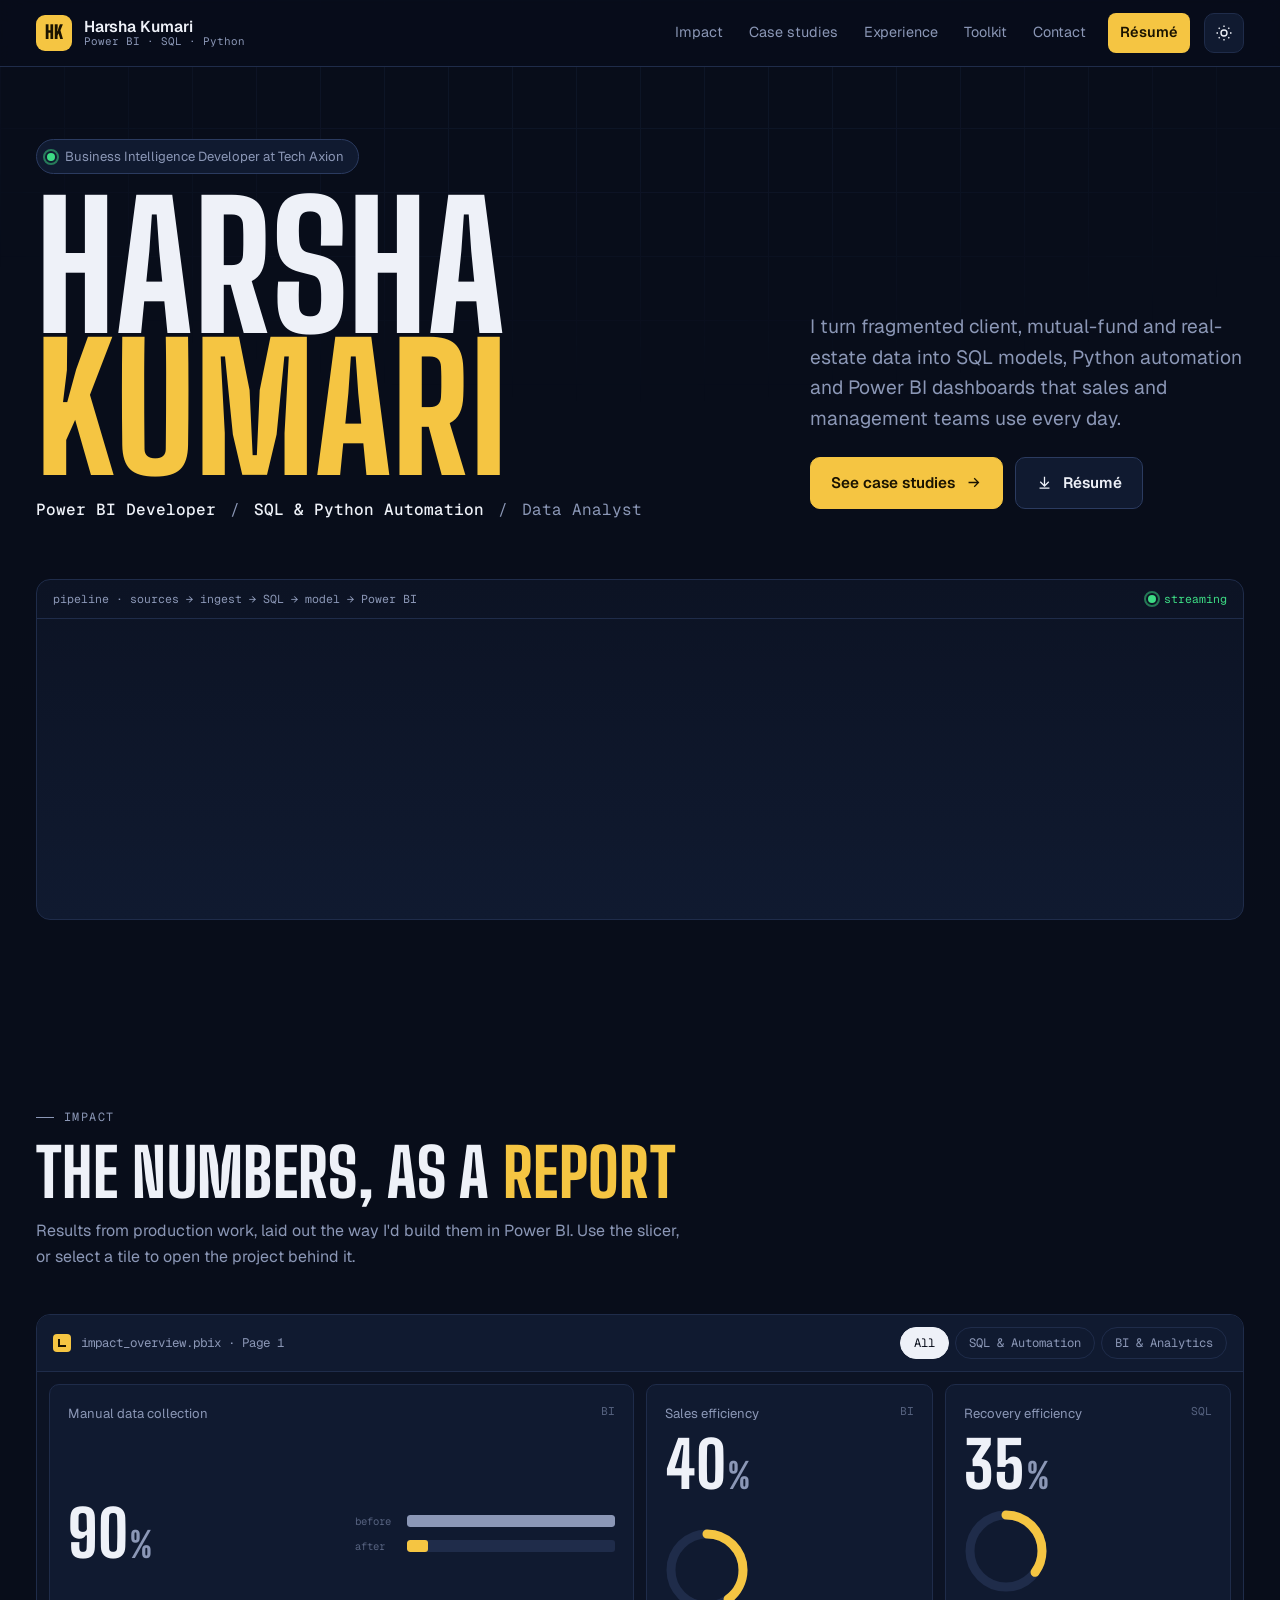
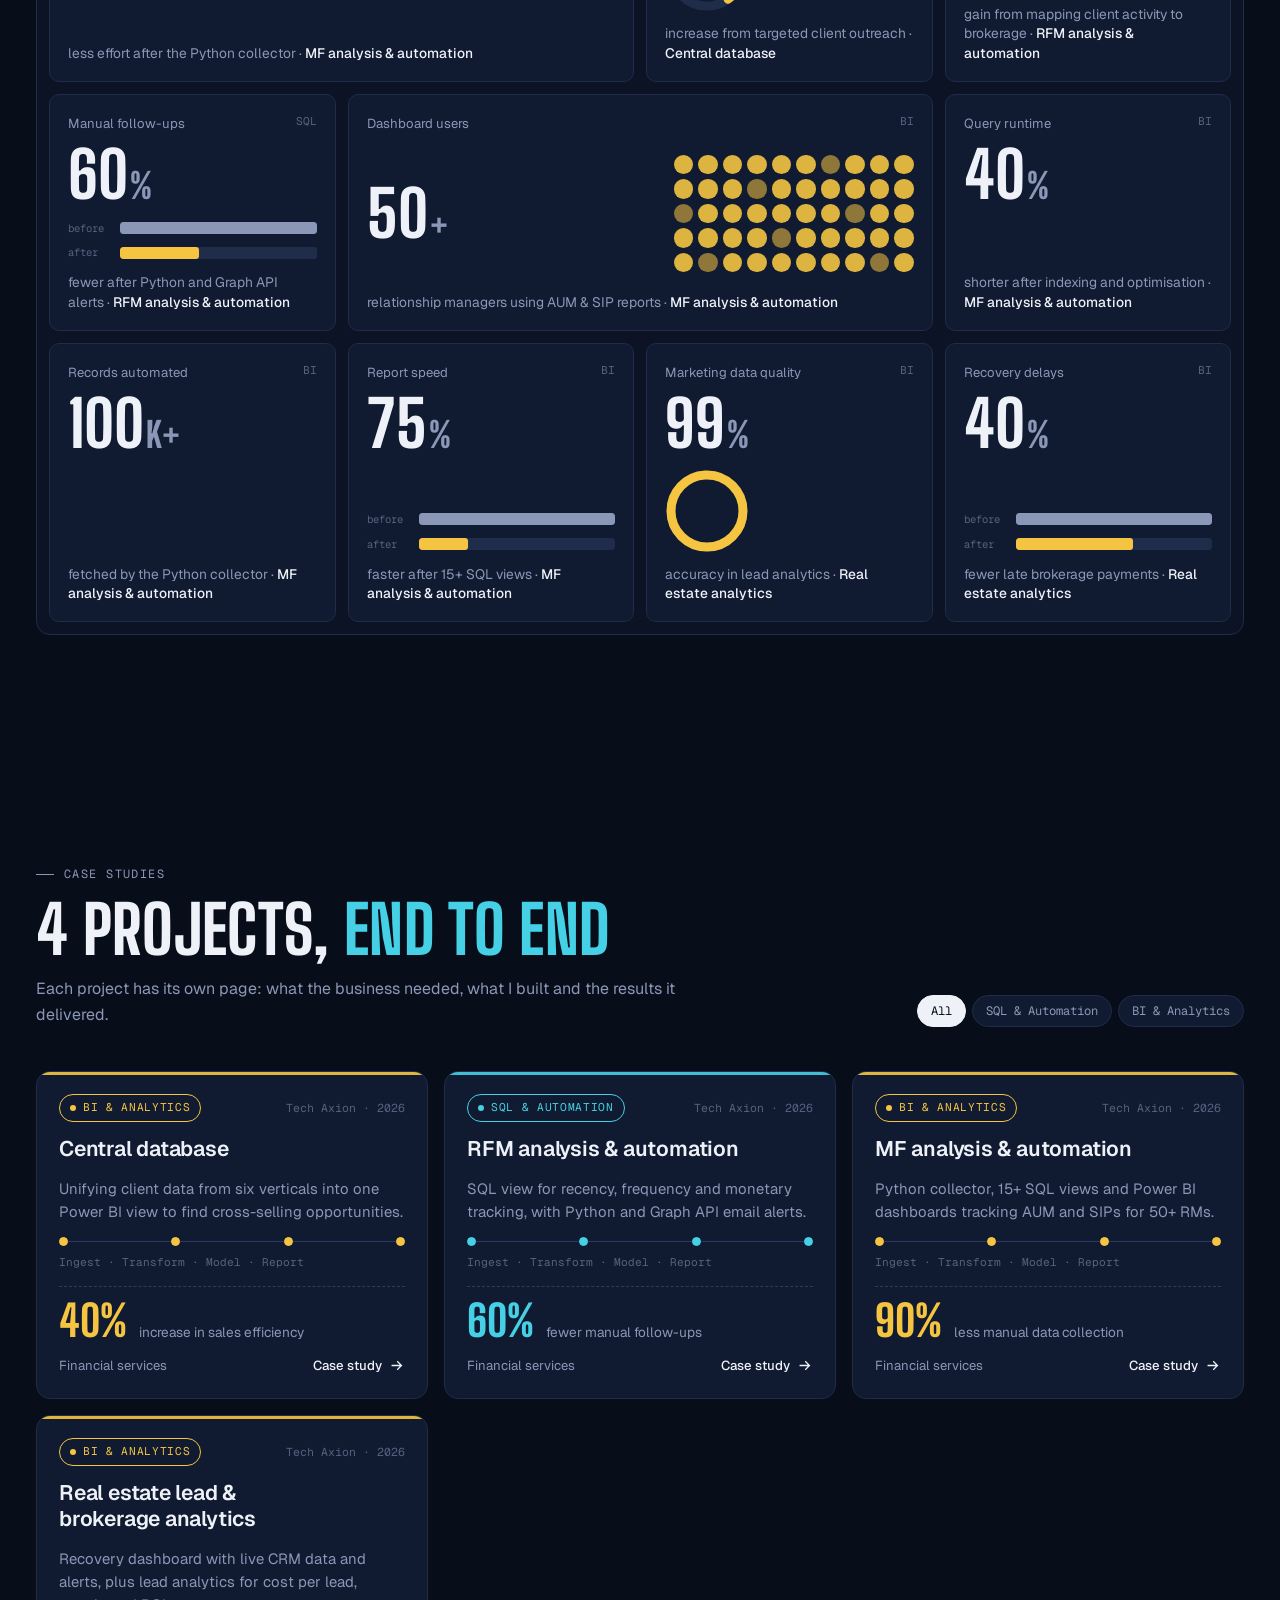
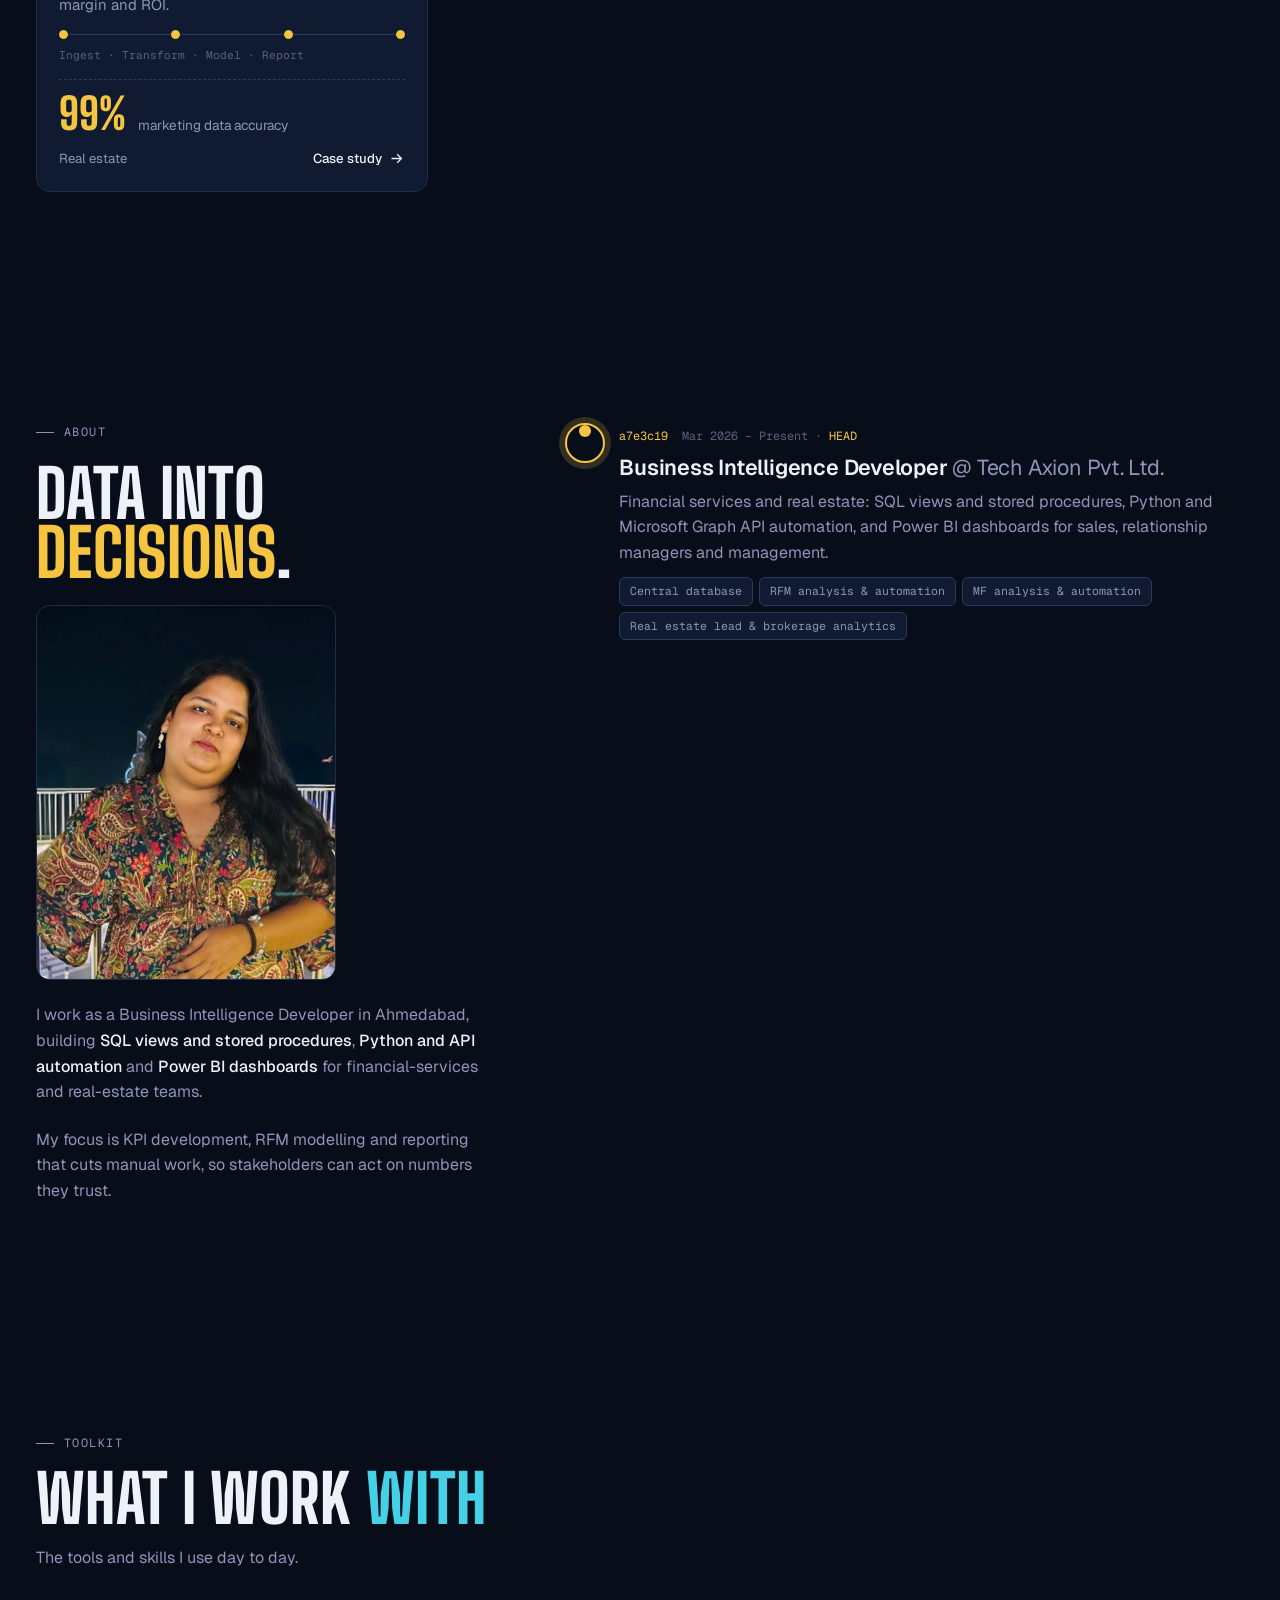
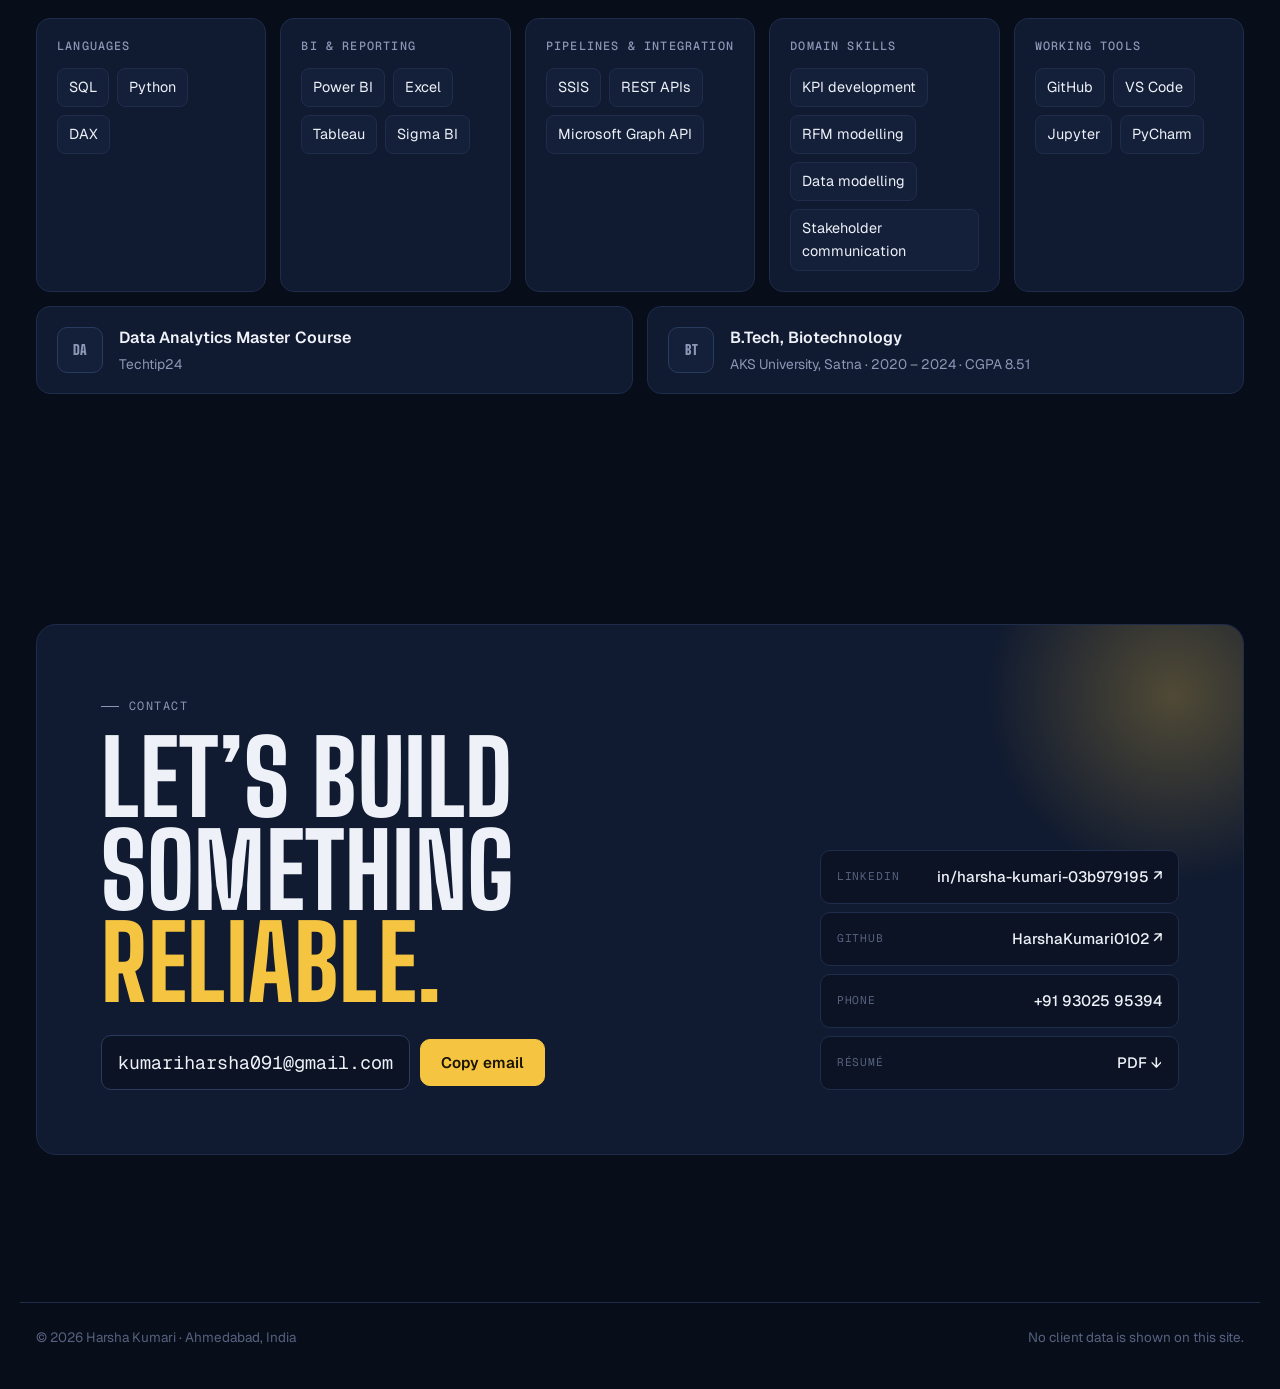
==== commit a5b7e0af: "Add files via upload" ====
--- a/index.html
+++ b/index.html
@@ -197,6 +197,7 @@
       </div>
       <div class="links">
         <a href="https://www.linkedin.com/in/harsha-kumari-03b979195" target="_blank" rel="noopener"><span>LinkedIn</span><b>in/harsha-kumari-03b979195 ↗</b></a>
+        <a href="https://github.com/HarshaKumari0102" target="_blank" rel="noopener"><span>GitHub</span><b>HarshaKumari0102 ↗</b></a>
         <div><span>Phone</span><b>+91 93025 95394</b></div>
         <a href="assets/docs/Harsha_Kumari_Resume.pdf" target="_blank" rel="noopener"><span>Résumé</span><b>PDF ↓</b></a>
       </div>
